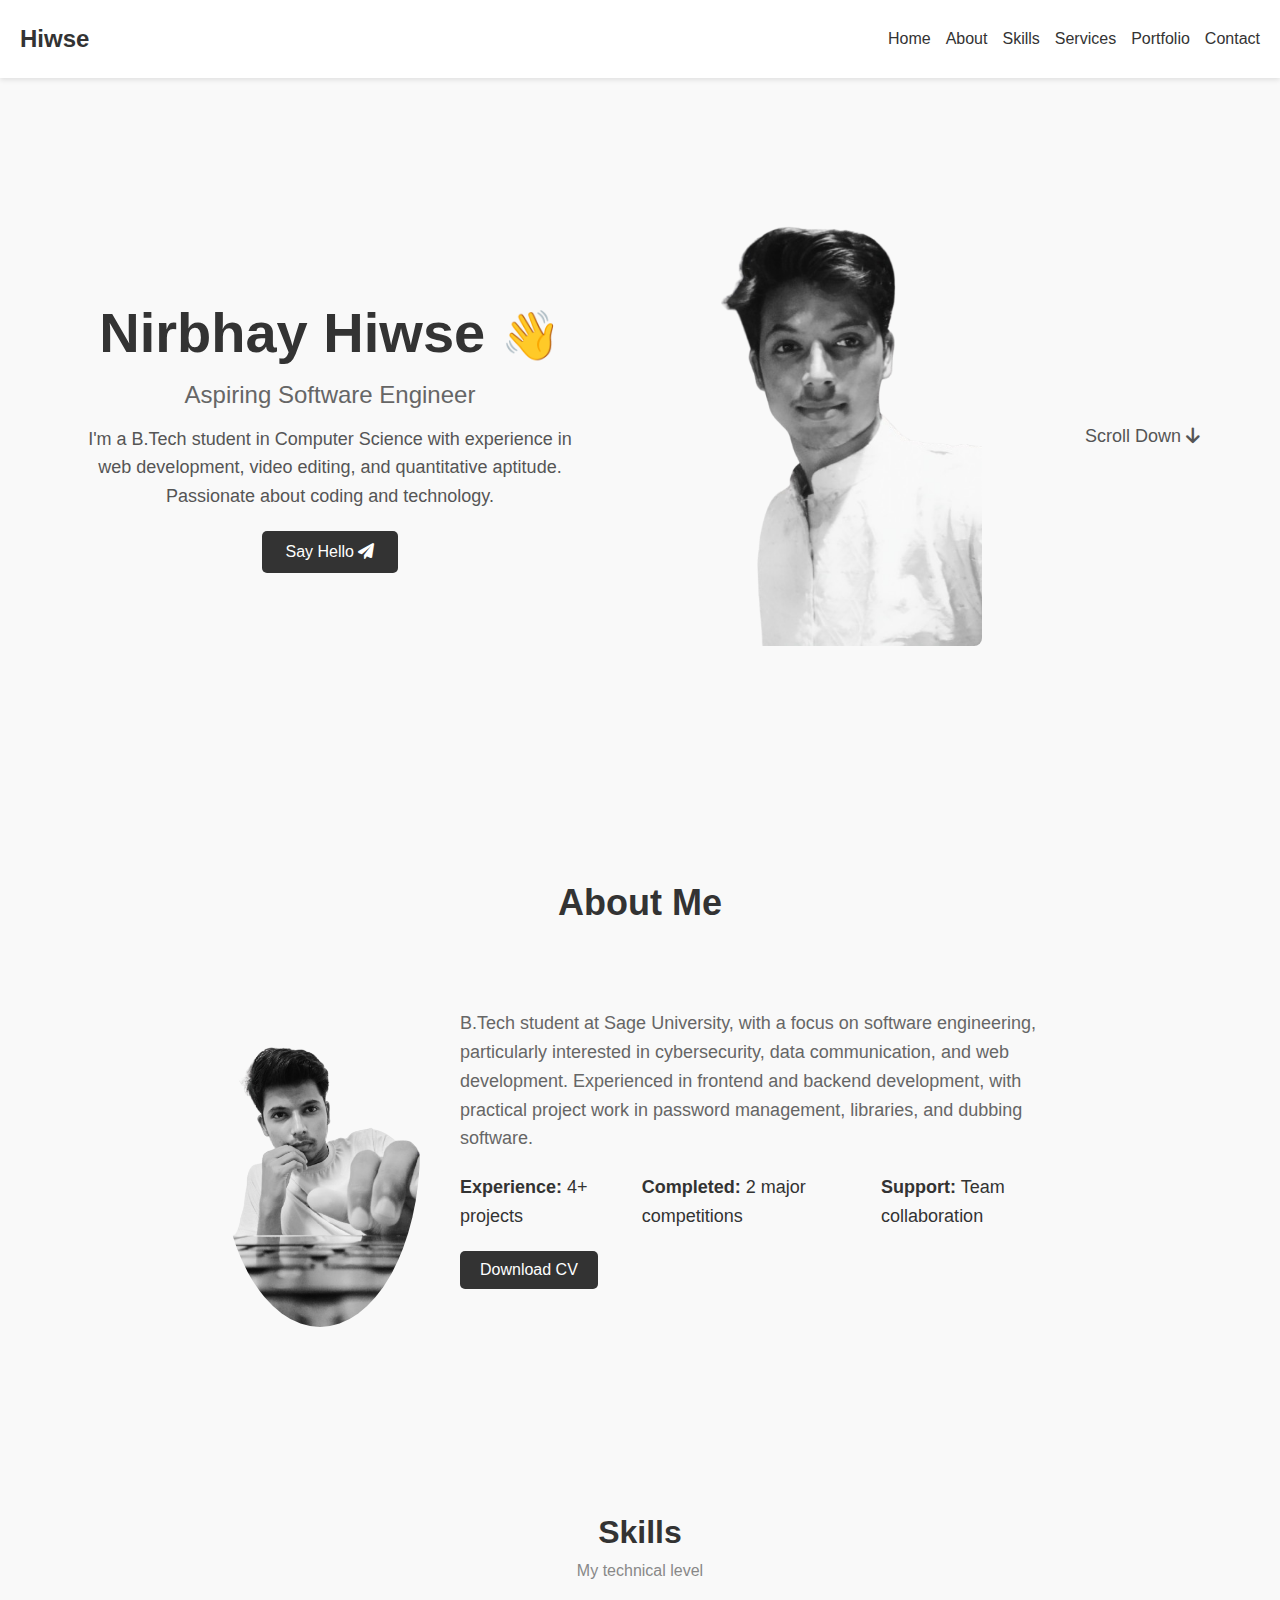
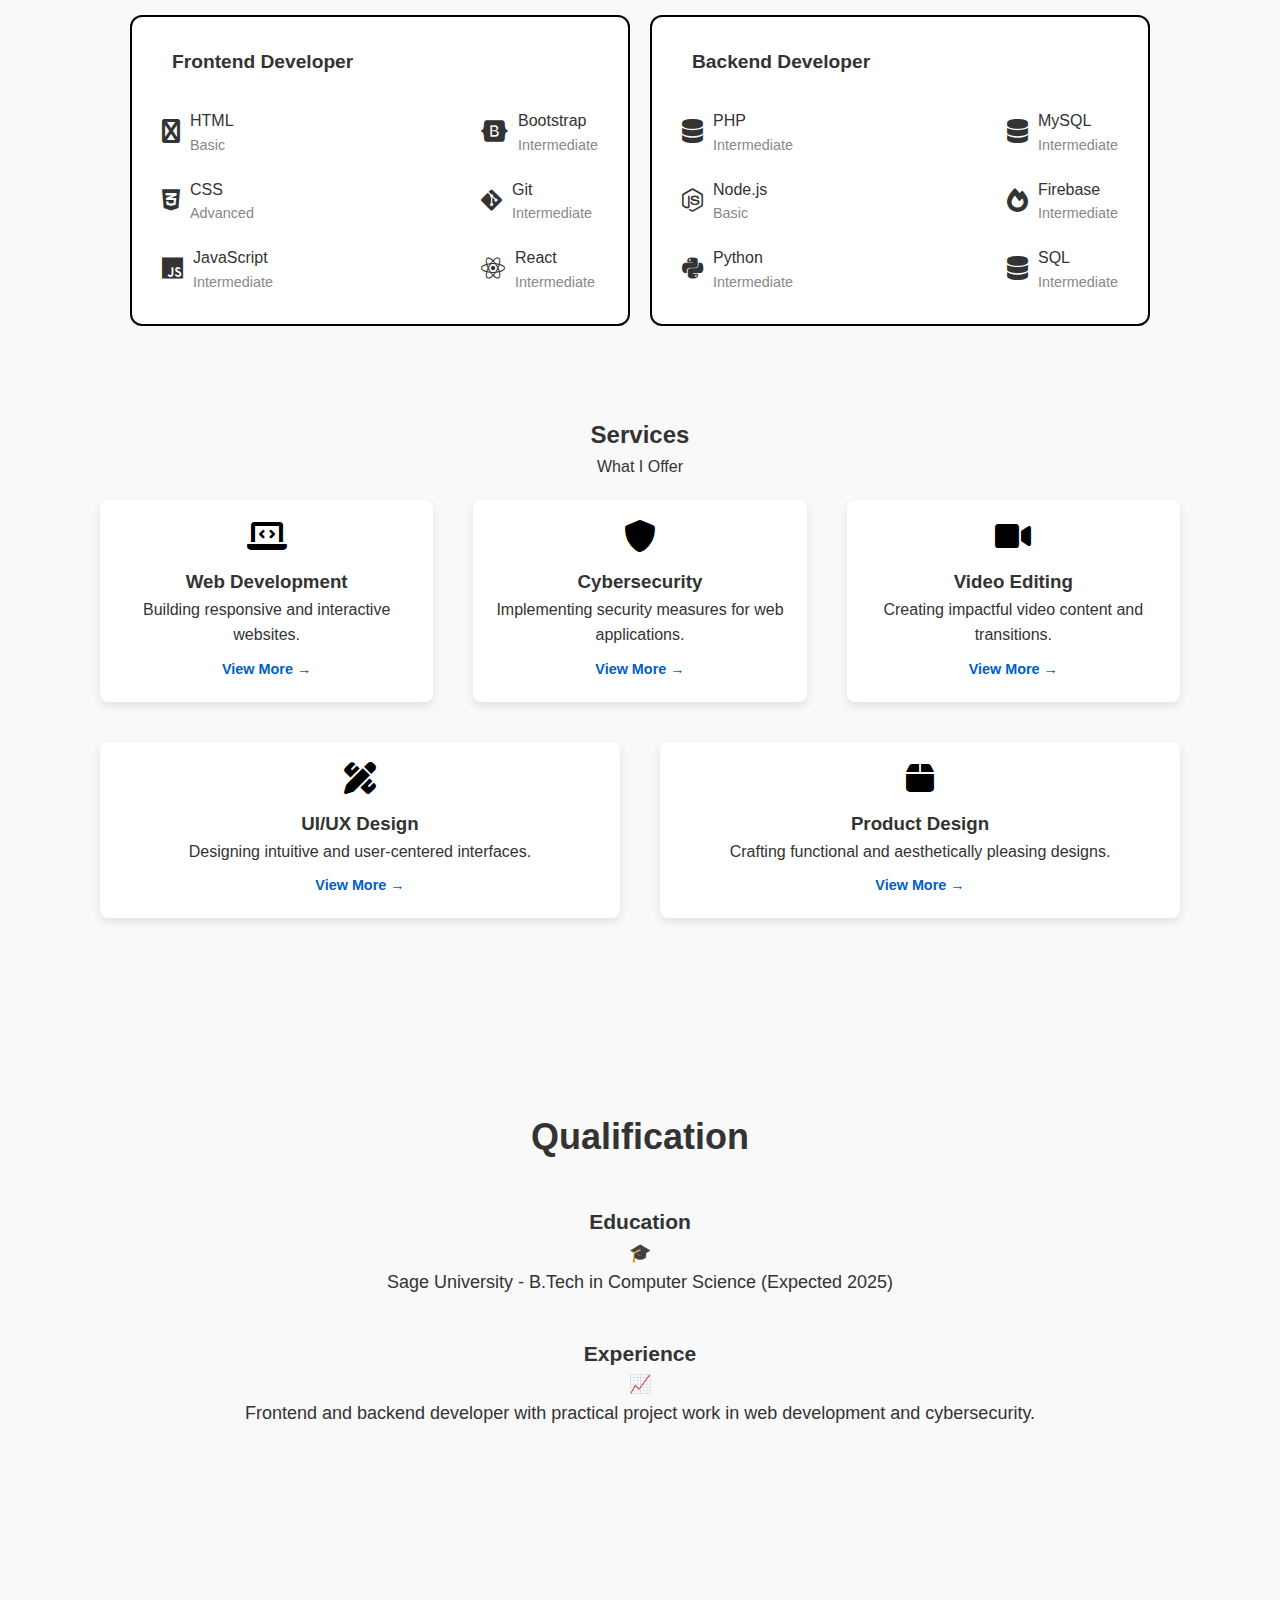
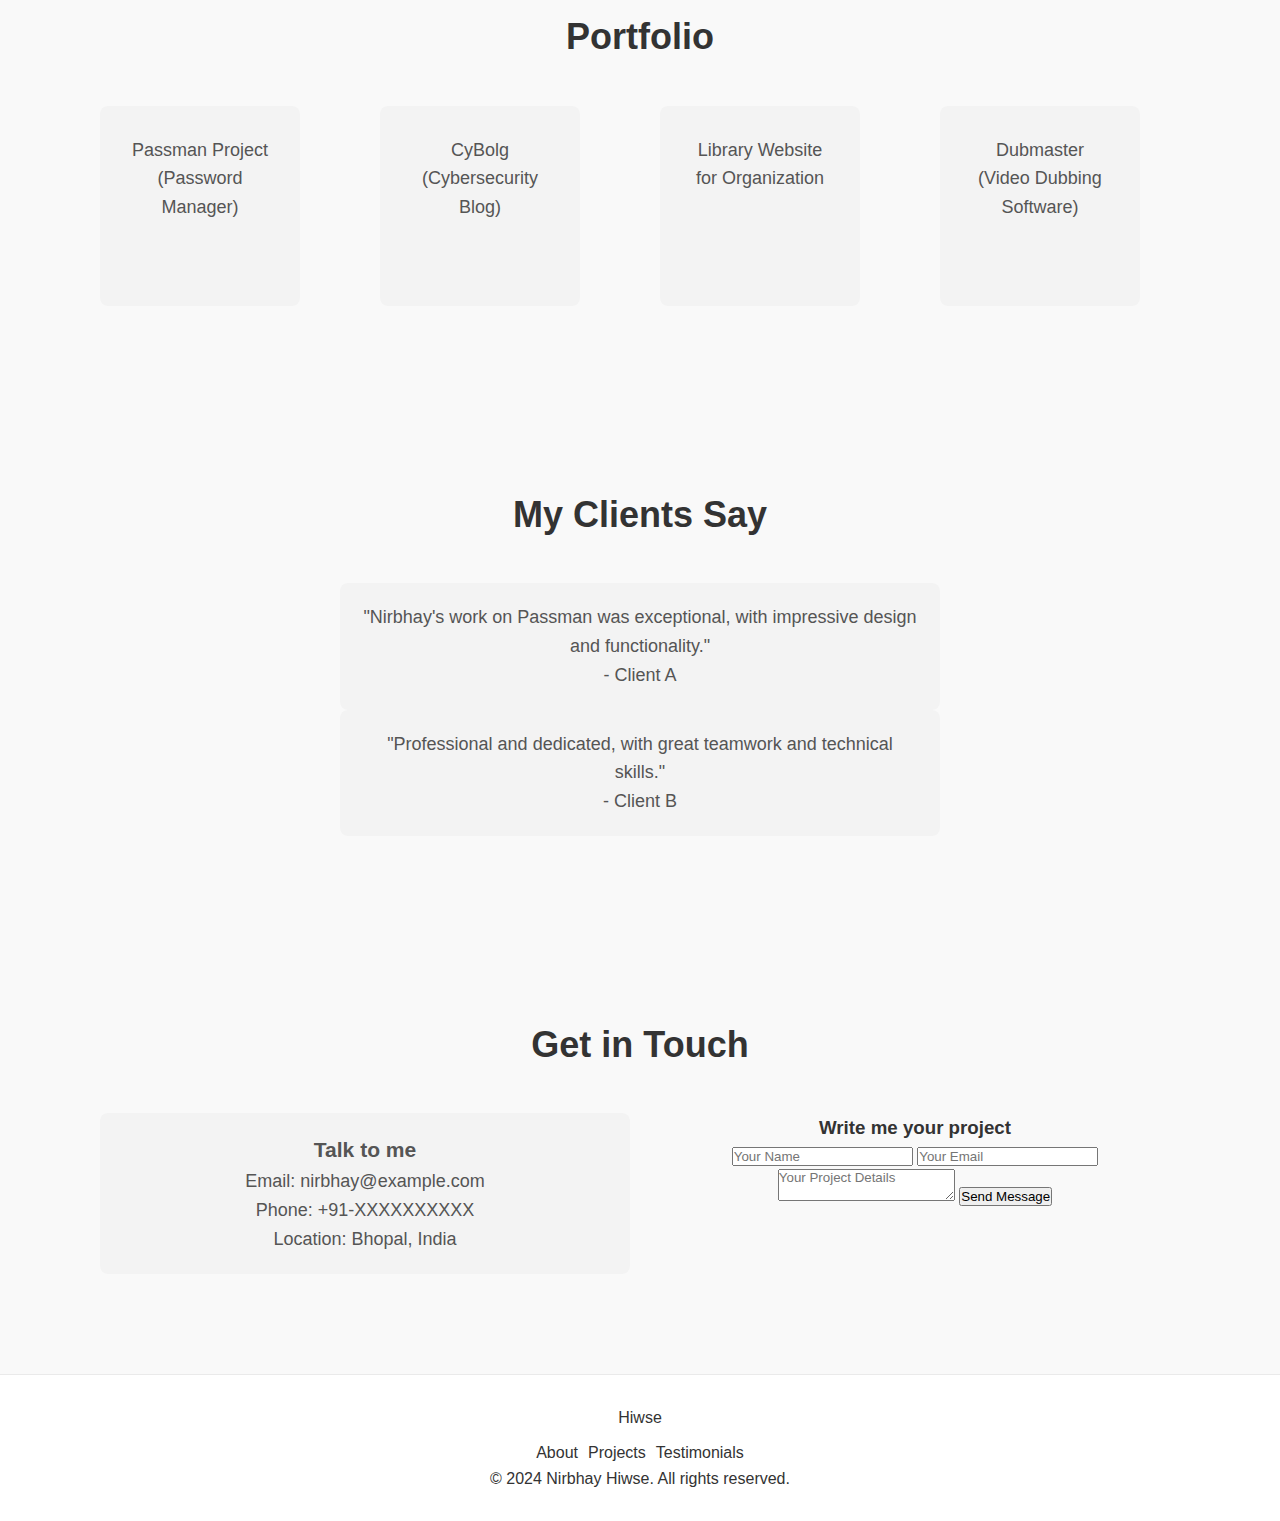
==== index.html @ fc742ed5 "file add" ====
<!DOCTYPE html>
<html lang="en">

<head>
    <meta charset="UTF-8">
    <meta name="viewport" content="width=device-width, initial-scale=1.0">
    <title>Nirbhay Hiwse - Portfolio</title>
    <link rel="stylesheet" href="styles.css">
    <link rel="stylesheet" href="https://cdnjs.cloudflare.com/ajax/libs/font-awesome/6.0.0/css/all.min.css">
    <link rel="stylesheet" href="https://cdnjs.cloudflare.com/ajax/libs/font-awesome/6.0.0-beta3/css/all.min.css">

</head>

<body>

    <!-- Header -->
    <header>
        <div class="logo">Hiwse</div>
        <nav>
            <ul>
                <li><a href="#home">Home</a></li>
                <li><a href="#about">About</a></li>
                <li><a href="#skills">Skills</a></li>
                <li><a href="#services">Services</a></li>
                <li><a href="#portfolio">Portfolio</a></li>
                <li><a href="#contact">Contact</a></li>
            </ul>
        </nav>
    </header>

    <!-- Main Section -->
    <main>
        <!-- Intro Section -->
        <section id="home" class="intro">
            <div class="text">
                <h1>Nirbhay Hiwse <span>👋</span></h1>
                <p class="title">Aspiring Software Engineer</p>
                <p>I'm a B.Tech student in Computer Science with experience in web development, video editing, and
                    quantitative aptitude. Passionate about coding and technology.</p>
                <button class="cta">Say Hello <i class="fa fa-paper-plane"></i></button>
            </div>
            <div class="photo">
                <img src="IMG20241004192336-removebg-preview.png" alt="Nirbhay Hiwse">
            </div>
            <p class="scroll">Scroll Down <i class="fa fa-arrow-down"></i></p>
        </section>

        <!-- About Section -->
        <section id="about" class="about">
            <h2>About Me</h2>
            <div class="about-content">
                <img src="WhatsApp_Image_2024-10-28_at_00.18.22_caf903a4-removebg-preview.png" alt="Nirbhay Hiwse">
                <div class="details">
                    <p>B.Tech student at Sage University, with a focus on software engineering, particularly interested
                        in cybersecurity, data communication, and web development. Experienced in frontend and backend
                        development, with practical project work in password management, libraries, and dubbing
                        software.</p>
                    <div class="stats">
                        <div><strong>Experience:</strong> 4+ projects</div>
                        <div><strong>Completed:</strong> 2 major competitions</div>
                        <div><strong>Support:</strong> Team collaboration</div>
                    </div>
                    <button class="download">Download CV</button>
                </div>
            </div>
        </section>

        <!-- Skills Section -->
        <section id="skills" class="skills">
        <div class="skills-section">
            <h2 class="section-title">Skills</h2>
            <p class="section-subtitle">My technical level</p>
        
        <div class="skills-container">
            <!-- Frontend Skills -->
            <div class="skill-card">
                <h3 class="skill-category">Frontend Developer</h3>
                <div class="skills-list">
                    <div>
                        <div class="skill-item">
                            <span class="skill-icon"><i class="fa-solid fa-html5"></i></span>
                            <div>
                                <p class="skill-name">HTML</p>
                                <p class="skill-level">Basic</p>
                            </div>
                        </div>
                        <div class="skill-item">
                            <span class="skill-icon"><i class="fa-brands fa-css3-alt"></i></span>
                            <div>
                                <p class="skill-name">CSS</p>
                                <p class="skill-level">Advanced</p>
                            </div>
                        </div>
                        <div class="skill-item">
                            <span class="skill-icon"><i class="fa-brands fa-js"></i></span>
                            <div>
                                <p class="skill-name">JavaScript</p>
                                <p class="skill-level">Intermediate</p>
                            </div>
                        </div>
                    </div>
                    <div>
                        <div class="skill-item">
                            <span class="skill-icon"><i class="fa-brands fa-bootstrap"></i></span>
                            <div>
                                <p class="skill-name">Bootstrap</p>
                                <p class="skill-level">Intermediate</p>
                            </div>
                        </div>
                        <div class="skill-item">
                            <span class="skill-icon"><i class="fa-brands fa-git-alt"></i></span>
                            <div>
                                <p class="skill-name">Git</p>
                                <p class="skill-level">Intermediate</p>
                            </div>
                        </div>
                        <div class="skill-item">
                            <span class="skill-icon"><i class="fa-brands fa-react"></i></span>
                            <div>
                                <p class="skill-name">React</p>
                                <p class="skill-level">Intermediate</p>
                            </div>
                        </div>
                    </div>
                </div>
            </div>
        
            <!-- Backend Skills -->
            <div class="skill-card">
                <h3 class="skill-category">Backend Developer</h3>
                <div class="skills-list">
                    <div>
                        <div class="skill-item">
                            <span class="skill-icon"><i class="fa-solid fa-database"></i></span>
                            <div>
                                <p class="skill-name">PHP</p>
                                <p class="skill-level">Intermediate</p>
                            </div>
                        </div>
                        <div class="skill-item">
                            <span class="skill-icon"><i class="fa-brands fa-node-js"></i></span>
                            <div>
                                <p class="skill-name">Node.js</p>
                                <p class="skill-level">Basic</p>
                            </div>
                        </div>
                        <div class="skill-item">
                            <span class="skill-icon"><i class="fa-brands fa-python"></i></span>
                            <div>
                                <p class="skill-name">Python</p>
                                <p class="skill-level">Intermediate</p>
                            </div>
                        </div>
                    </div>
                    <div>
                        <div class="skill-item">
                            <span class="skill-icon"><i class="fa-solid fa-database"></i></span>
                            <div>
                                <p class="skill-name">MySQL</p>
                                <p class="skill-level">Intermediate</p>
                            </div>
                        </div>
                        <div class="skill-item">
                            <span class="skill-icon"><i class="fa-solid fa-fire"></i></span>
                            <div>
                                <p class="skill-name">Firebase</p>
                                <p class="skill-level">Intermediate</p>
                            </div>
                        </div>
                        <div class="skill-item">
                            <span class="skill-icon"><i class="fa-solid fa-database"></i></span>
                            <div>
                                <p class="skill-name">SQL</p>
                                <p class="skill-level">Intermediate</p>
                            </div>
                        </div>
                    </div>
                </div>
            </div>
        </div>


        </div>
        </section>

        <!-- Services Section -->
        <!-- Services Section -->
    <section id="services" class="services">
        <h2>Services</h2>
        <p>What I Offer</p>
        <div class="services-list">
            <!-- Service Card Template -->
            <div class="service" onclick="showPopup('webDevelopment')">
                <i class="fa fa-laptop-code"></i>
                <h3>Web Development</h3>
                <p>Building responsive and interactive websites.</p>
                <span class="view-more">View More →</span>
            </div>
    
            <div class="service" onclick="showPopup('cyberSecurity')">
                <i class="fa fa-shield-alt"></i>
                <h3>Cybersecurity</h3>
                <p>Implementing security measures for web applications.</p>
                <span class="view-more">View More →</span>
            </div>
    
            <div class="service" onclick="showPopup('videoEditing')">
                <i class="fa fa-video"></i>
                <h3>Video Editing</h3>
                <p>Creating impactful video content and transitions.</p>
                <span class="view-more">View More →</span>
            </div>
    
            <div class="service" onclick="showPopup('uiUxDesign')">
                <i class="fa fa-pencil-ruler"></i>
                <h3>UI/UX Design</h3>
                <p>Designing intuitive and user-centered interfaces.</p>
                <span class="view-more">View More →</span>
            </div>
    
            <div class="service" onclick="showPopup('productDesign')">
                <i class="fa fa-box"></i>
                <h3>Product Design</h3>
                <p>Crafting functional and aesthetically pleasing designs.</p>
                <span class="view-more">View More →</span>
            </div>
        </div>
    </section>
    
    <!-- Pop-up Modal -->
    <div id="popup" class="popup">
        <div class="popup-content">
            <span class="close" onclick="hidePopup()">&times;</span>
            <h3 id="popup-title"></h3>
            <p id="popup-description"></p>
            <ul id="popup-details"></ul>
        </div>
    </div>



    <!-- Qualification Section -->
    <section id="qualification" class="qualification">
        <h2>Qualification</h2>
        <div class="timeline">
            <div class="timeline-item education">
                <h3>Education</h3>
                <div class="timeline-content">
                    <span class="icon">&#x1F393;</span> <!-- Graduation cap icon -->
                    <p>Sage University - B.Tech in Computer Science (Expected 2025)</p>
                </div>
            </div>
            <div class="timeline-item experience">
                <h3>Experience</h3>
                <div class="timeline-content">
                    <span class="icon">&#x1F4C8;</span> <!-- Chart icon -->
                    <p>Frontend and backend developer with practical project work in web development and cybersecurity.</p>
                </div>
            </div>
        </div>
    </section>


        <!-- Portfolio Section -->
        <section id="portfolio" class="portfolio">
            <h2>Portfolio</h2>
            <div class="portfolio-items">
                <div class="item">Passman Project (Password Manager)</div>
                <div class="item">CyBolg (Cybersecurity Blog)</div>
                <div class="item">Library Website for Organization</div>
                <div class="item">Dubmaster (Video Dubbing Software)</div>
            </div>
        </section>

        <!-- Testimonials Section -->
        <section class="testimonials">
            <h2>My Clients Say</h2>
            <div class="testimonial">
                <p>"Nirbhay's work on Passman was exceptional, with impressive design and functionality."</p>
                <p>- Client A</p>
            </div>
            <div class="testimonial">
                <p>"Professional and dedicated, with great teamwork and technical skills."</p>
                <p>- Client B</p>
            </div>
        </section>

        <!-- Contact Section -->
        <section id="contact" class="contact">
            <h2>Get in Touch</h2>
            <div class="contact-info">
                <div class="talk-to-me">
                    <h3>Talk to me</h3>
                    <p>Email: nirbhay@example.com</p>
                    <p>Phone: +91-XXXXXXXXXX</p>
                    <p>Location: Bhopal, India</p>
                </div>
                <form class="contact-form">
                    <h3>Write me your project</h3>
                    <input type="text" name="name" placeholder="Your Name">
                    <input type="email" name="email" placeholder="Your Email">
                    <textarea name="message" placeholder="Your Project Details"></textarea>
                    <button type="submit">Send Message</button>
                </form>
            </div>
        </section>
    </main>

    <!-- Footer -->
    <footer>
        <div class="footer-logo">Hiwse</div>
        <ul class="footer-links">
            <li><a href="#about">About</a></li>
            <li><a href="#portfolio">Projects</a></li>
            <li><a href="#testimonials">Testimonials</a></li>
        </ul>
        <p>© 2024 Nirbhay Hiwse. All rights reserved.</p>
    </footer>

   
</body>
<script src="script.js"></script>
</html>
---- styles.css ----
/* Reset */
* {
    margin: 0;
    padding: 0;
    box-sizing: border-box;
    font-family: 'Poppins', sans-serif;
}

/* Body and Global Settings */
body {
    color: #333;
    background-color: #f9f9f9;
    line-height: 1.6;
}

/* Header */
header {
    display: flex;
    justify-content: space-between;
    align-items: center;
    padding: 20px 80px;
    background-color: #fff;
    box-shadow: 0px 2px 5px rgba(0, 0, 0, 0.1);
}

header .logo {
    font-size: 24px;
    font-weight: bold;
}

header ul {
    display: flex;
    list-style: none;
    gap: 30px;
}

header ul li a {
    text-decoration: none;
    color: #333;
    font-size: 16px;
    font-weight: 500;
}

/* Main Section */
main {
    padding: 60px 80px;
}

/* Intro Section */
.intro {
    display: flex;
    align-items: center;
    justify-content: space-between;
    padding: 80px 0;
}

.intro .text {
    max-width: 50%;
}

.intro h1 {
    font-size: 56px;
    font-weight: 700;
    line-height: 1.2;
}

.intro h1 span {
    font-size: 48px;
}

.intro .title {
    font-size: 24px;
    color: #666;
    margin: 10px 0;
}

.intro p {
    font-size: 18px;
    color: #555;
    margin-bottom: 20px;
}

.intro .cta {
    padding: 12px 24px;
    background-color: #333;
    color: #fff;
    border: none;
    border-radius: 5px;
    font-size: 16px;
    cursor: pointer;
    transition: background 0.3s;
}

.intro .cta:hover {
    background-color: #555;
}

.photo img {
    width: 300px;
    border-radius: 8px;
    object-fit: cover;
}

.scroll {
    text-align: center;
    margin-top: 20px;
    font-size: 18px;
    color: #888;
}

/* About Section */
.about {
    margin-top: 100px;
}

.about h2 {
    font-size: 36px;
    font-weight: bold;
    text-align: center;
    margin-bottom: 40px;
}

.about-content {
    display: flex;
    align-items: center;
    gap: 40px;
    justify-content: center;
}

.about img {
    width: 200px;
    border-radius: 8px;
}

.details {
    max-width: 600px;
}

.details p {
    font-size: 18px;
    margin-bottom: 20px;
    color: #666;
}

.stats {
    display: flex;
    gap: 30px;
    font-size: 18px;
    color: #333;
    font-weight: 500;
}

.download {
    padding: 10px 20px;
    background-color: #333;
    color: #fff;
    border-radius: 5px;
    font-size: 16px;
    border: none;
    margin-top: 20px;
    cursor: pointer;
    transition: background 0.3s;
}

.download:hover {
    background-color: #555;
}

/* Skills Section */
.skills {
    margin-top: 100px;
    text-align: center;
}

.skills-section {
    text-align: center;
    color: #333;
}

.section-title {
    font-size: 2rem;
    font-weight: bold;
}

.section-subtitle {
    color: #888;
    font-size: 1rem;
    margin-bottom: 2rem;
}

.skills-container {
    display: flex;
    flex-wrap: wrap;
    gap: 20px;
    justify-content: center;
}

.skill-card {
    background: #fff;
    border-radius: 12px ;
    border:  2px solid black;
    /* box-shadow: 0 4px 8px rgba(0, 0, 0, 0.1); */
    padding: 30px;
    width: 500px;
    text-align: left;
}

.skill-category {
    font-size: 1.2rem;
    font-weight: bold;
    margin-bottom: 10px;
    margin-left: 10px;
}

.skills-list {
    display: flex;
    flex-direction:row;
    justify-content: space-between;
    gap: 20px;
}

.skill-item {
    display: flex;
    margin-top: 20px;
    gap: px;
    align-items: center;
}

.skill-icon {
    font-size: 1.5rem;
    margin-right: 10px;
}

.skill-name {
    font-size: 1rem;
    font-weight: 500;
    margin: 0;
}

.skill-level {
    font-size: 0.9rem;
    color: #888;
}

/* Responsive Design */
@media (max-width: 768px) {
    .skills-container {
        flex-direction: column;
        align-items: center;
        justify-content: center;
        align-content: center;
        justify-content: space-around;
        
    }
.skill-card {
 
    padding: 40px;
    width: 350px;
        margin: 0 auto;
}
.skill-item {
   
    margin-top: 10px;
    
}
   
}
/* Services Section */
.services {
    text-align: center;
    padding: 50px 20px;
}

.services-list {
    display: grid;
    grid-template-columns: repeat(auto-fit, minmax(250px, 1fr));
    gap: 20px;
    max-width: 1200px;
    margin: 0 auto;
    margin-top: 20px;
}

.service {
    background: #fff;
    border-radius: 8px;
    box-shadow: 0 4px 10px rgba(0, 0, 0, 0.1);
    padding: 20px;
    text-align: center;
    cursor: pointer;
    transition: transform 0.3s ease;
}

.service:hover {
    transform: translateY(-8px);
}

.service i {
    font-size: 2em;
    color: #000000;
    margin-bottom: 15px;
}

.view-more {
    color: #0160c5;
    font-weight: bold;
    font-size: 0.9em;
    margin-top: 10px;
    display: inline-block;
}

/* Popup Modal Styling */
.popup {
    position: fixed;
    top: 0;
    left: 0;
    width: 100%;
    height: 100%;
    display: none;
    justify-content: center;
    align-items: center;
    background: rgba(0, 0, 0, 0.5);
    opacity: 0;
    transition: opacity 0.3s ease;
}

.popup.show {
    display: flex;
    opacity: 1;
}

.popup-content {
    background: #fff;
    border-radius: 8px;
    padding: 30px;
    max-width: 500px;
    width: 90%;
    text-align: center;
    transform: scale(0.9);
    animation: popupShow 0.3s forwards;
}

@keyframes popupShow {
    from {
        transform: scale(0.9);
        opacity: 0;
    }

    to {
        transform: scale(1);
        opacity: 1;
    }
}

.close {
    position: absolute;
    top: 15px;
    right: 15px;
    font-size: 1.5em;
    color: #666;
    cursor: pointer;
    transition: color 0.3s ease;
}

.close:hover {
    color: #ff4b4b;
}

/* Popup content details styling */
.popup h3 {
    font-size: 1.8em;
    margin-bottom: 10px;
    color: #333;
}

.popup p,
.popup ul {
    color: #666;
    font-size: 1em;
}

.popup ul {
    list-style: none;
    padding: 0;
}

/* Qualification Section */
.qualification {
    margin-top: 100px;
    text-align: center;
}

.qualification h2 {
    font-size: 36px;
    font-weight: bold;
    margin-bottom: 40px;
}

.timeline {
    display: flex;
    flex-direction: column;
    justify-content: center;
    gap: 40px;
    font-size: 18px;
}

/* Portfolio Section */
.portfolio {
    margin-top: 100px;
    text-align: center;
}

.portfolio h2 {
    font-size: 36px;
    font-weight: bold;
    margin-bottom: 40px;
}

.portfolio-items {
    display: flex;
    justify-content: center;
    gap: 30px;
    flex-wrap: wrap;
}

.portfolio-items div {
    background-color: #f3f3f3;
    padding: 30px;
    width: 200px;
    height: 200px;
    border-radius: 8px;
    font-size: 18px;
    color: #555;
    text-align: center;
}

/* Testimonials Section */
.testimonials {
    margin-top: 100px;
    text-align: center;
}

.testimonials h2 {
    font-size: 36px;
    font-weight: bold;
    margin-bottom: 40px;
}

.testimonials div {
    background-color: #f3f3f3;
    padding: 20px;
    border-radius: 8px;
    max-width: 600px;
    margin: 0 auto;
    font-size: 18px;
    color: #555;
}

/* Contact Section */
.contact {
    margin-top: 100px;
    text-align: center;
}

.contact h2 {
    font-size: 36px;
    font-weight: bold;
    margin-bottom: 40px;
}

.contact-info {
    display: flex;
    justify-content: center;
    gap: 40px;
}

.contact-info div {
    background-color: #f3f3f3;
    padding: 20px;
    border-radius: 8px;
    width: 250px;
    font-size: 18px;
    color: #555;
}

/* Footer */
footer {
    padding: 30px;
    background-color: #fff;
    text-align: center;
    border-top: 1px solid #eaeaea;
}

footer .logo {
    font-size: 24px;
    font-weight: bold;
    margin-bottom: 10px;
}

footer ul {
    list-style: none;
    display: flex;
    justify-content: center;
    gap: 20px;
}

footer ul li a {
    text-decoration: none;
    color: #333;
    font-size: 16px;
}


/* Responsive Grid for Sections */
main section {
    padding: 40px 20px;
}

/* Header Responsiveness */
header {
    display: flex;
    justify-content: space-between;
    align-items: center;
    padding: 20px;
}

header .logo {
    font-size: 1.5em;
}

header nav ul {
    display: flex;
    gap: 15px;
}

header nav ul li a {
    font-size: 1em;
}

/* Mobile Header Navigation */
@media (max-width: 768px) {
    header nav ul {
        display: none;
        /* Initially hidden for mobile */
    }

    header .menu-icon {
        display: block;
        /* Add a menu icon for mobile */
    }
}

/* Intro Section Responsiveness */
.intro {
    display: flex;
    align-items: center;
    text-align: center;
}

.intro .text {
    max-width: 500px;
}

.intro .photo img {
    max-width: 100%;
    height: auto;
}

@media (max-width: 768px) {
    .intro {
        
        flex-direction: column;
    }

    .intro .text {
        margin-bottom: 10px;
    }
}

/* About Section Responsiveness */
.about-content {
    display: flex;
    gap: 20px;
    align-items: center;
}

.about-content img {
    width: 100%;
    max-width: 200px;
    height: auto;
    border-radius: 50%;
}

@media (max-width: 768px) {
    .about-content {
        flex-direction: column;
    }
}

/* Skills Section Responsiveness */
/* .skills .skill-set {
    display: flex;
    gap: 30px;
} */

/*  */



@media (max-width: 768px) {
    .skills .skill-set {
        flex-direction: column;
    }
}

/* Services Section Responsiveness */
.services-list {
    display: flex;
    
    gap: 20px;
    flex-wrap: wrap;
}

.service {
    flex: 1 1 100%;
    text-align: center;
}

@media (min-width: 768px) {


    .service {
        flex: 1 1 30%;
    }
.timeline{
    flex-direction:column;
    flex-wrap: wrap;

}
    
}

/* Portfolio Section Responsiveness */
.portfolio-items {
    display: grid;
    grid-template-columns: repeat(auto-fit, minmax(150px, 1fr));
    gap: 20px;
}

.item {
    text-align: center;
    padding: 10px;
}

/* Contact Section Responsiveness */
.contact-info {
    display: flex;
    flex-wrap: wrap;
    gap: 20px;
}

.contact-info .talk-to-me,
.contact-form {
    flex: 1 1 100%;
}

@media (min-width: 768px) {

    .contact-info .talk-to-me,
    .contact-form {
        flex: 1 1 48%;
    }
}

/* Footer Responsiveness */
.footer-links {
    display: flex;
    justify-content: center;
    gap: 10px;
    flex-wrap: wrap;
}

.footer-logo {
    text-align: center;
    margin-bottom: 10px;
}

/* General Media Query for Larger Screens */
@media (min-width: 1024px) {

    /* Add any further styling for larger screens if necessary */
    .intro,
    .about-content,
    .skills .skill-set,
    .services-list,
    .portfolio-items {
        gap: 40px;
    }
}
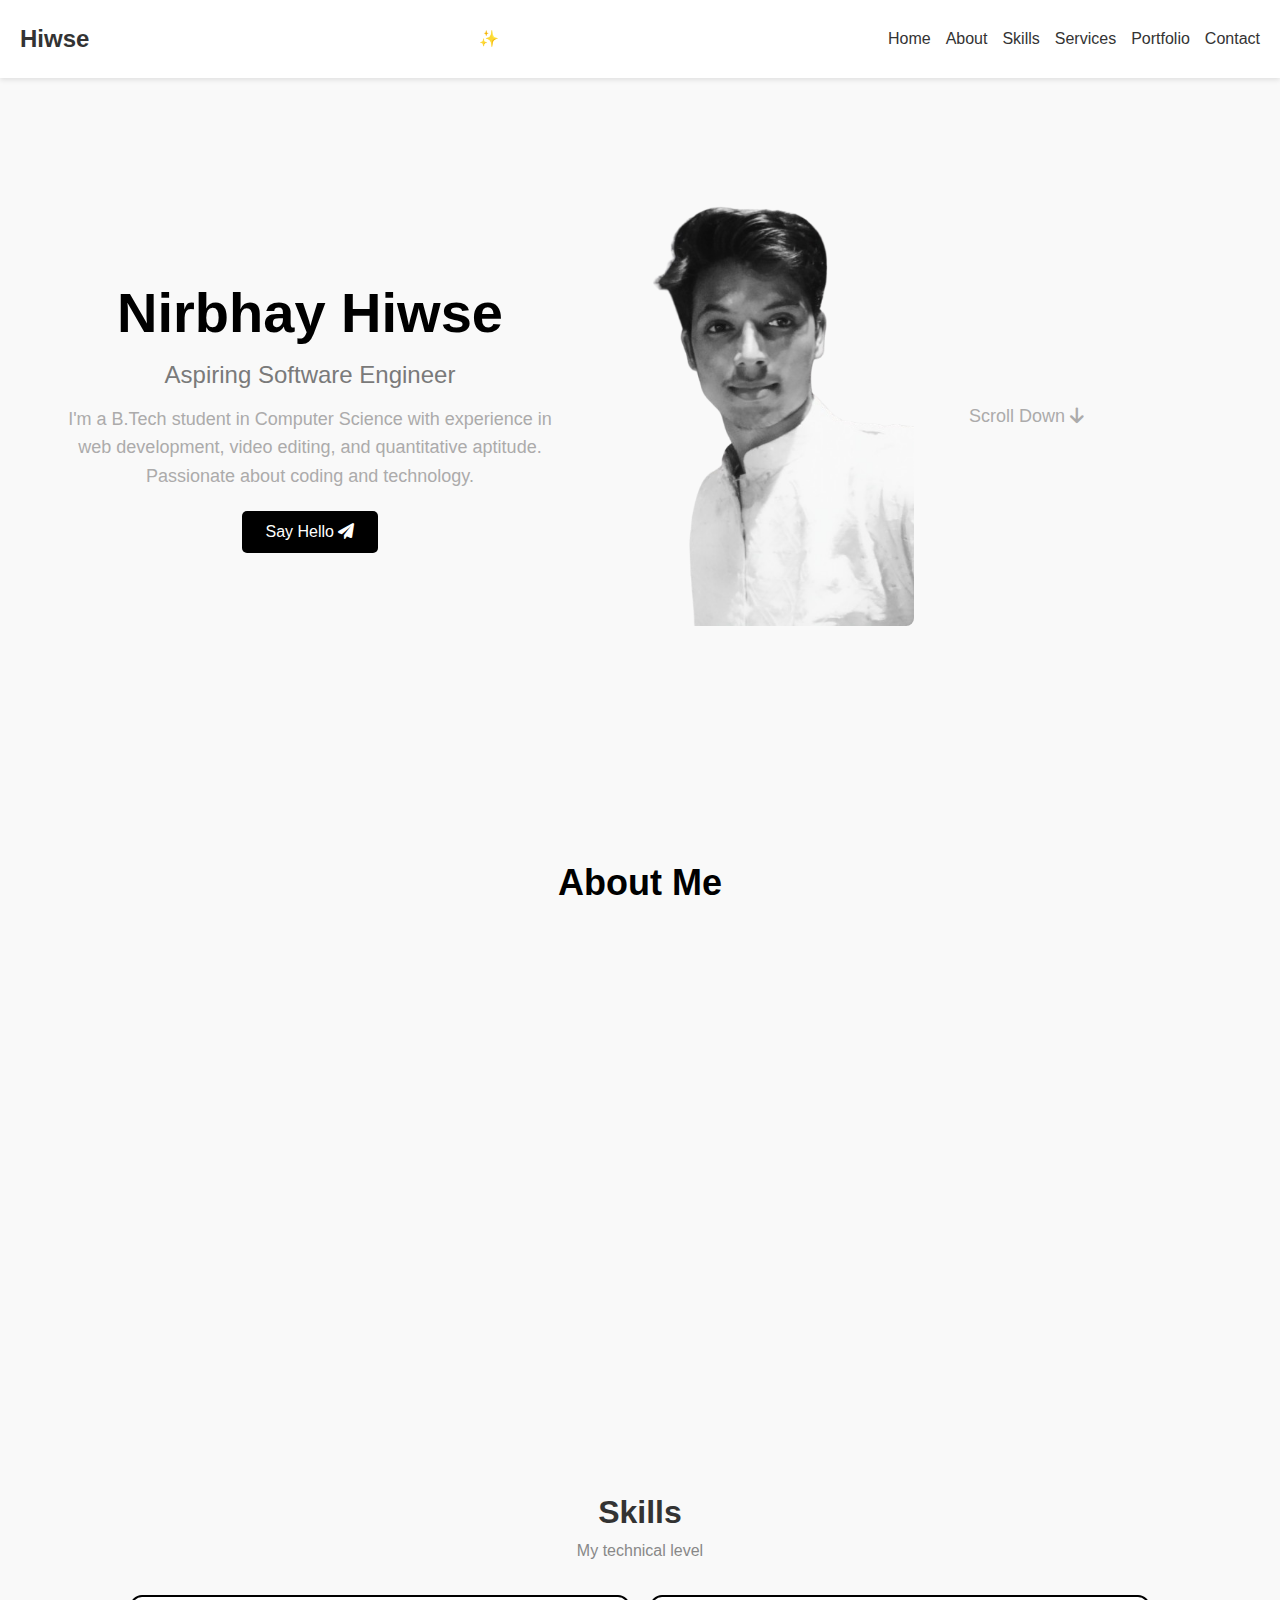
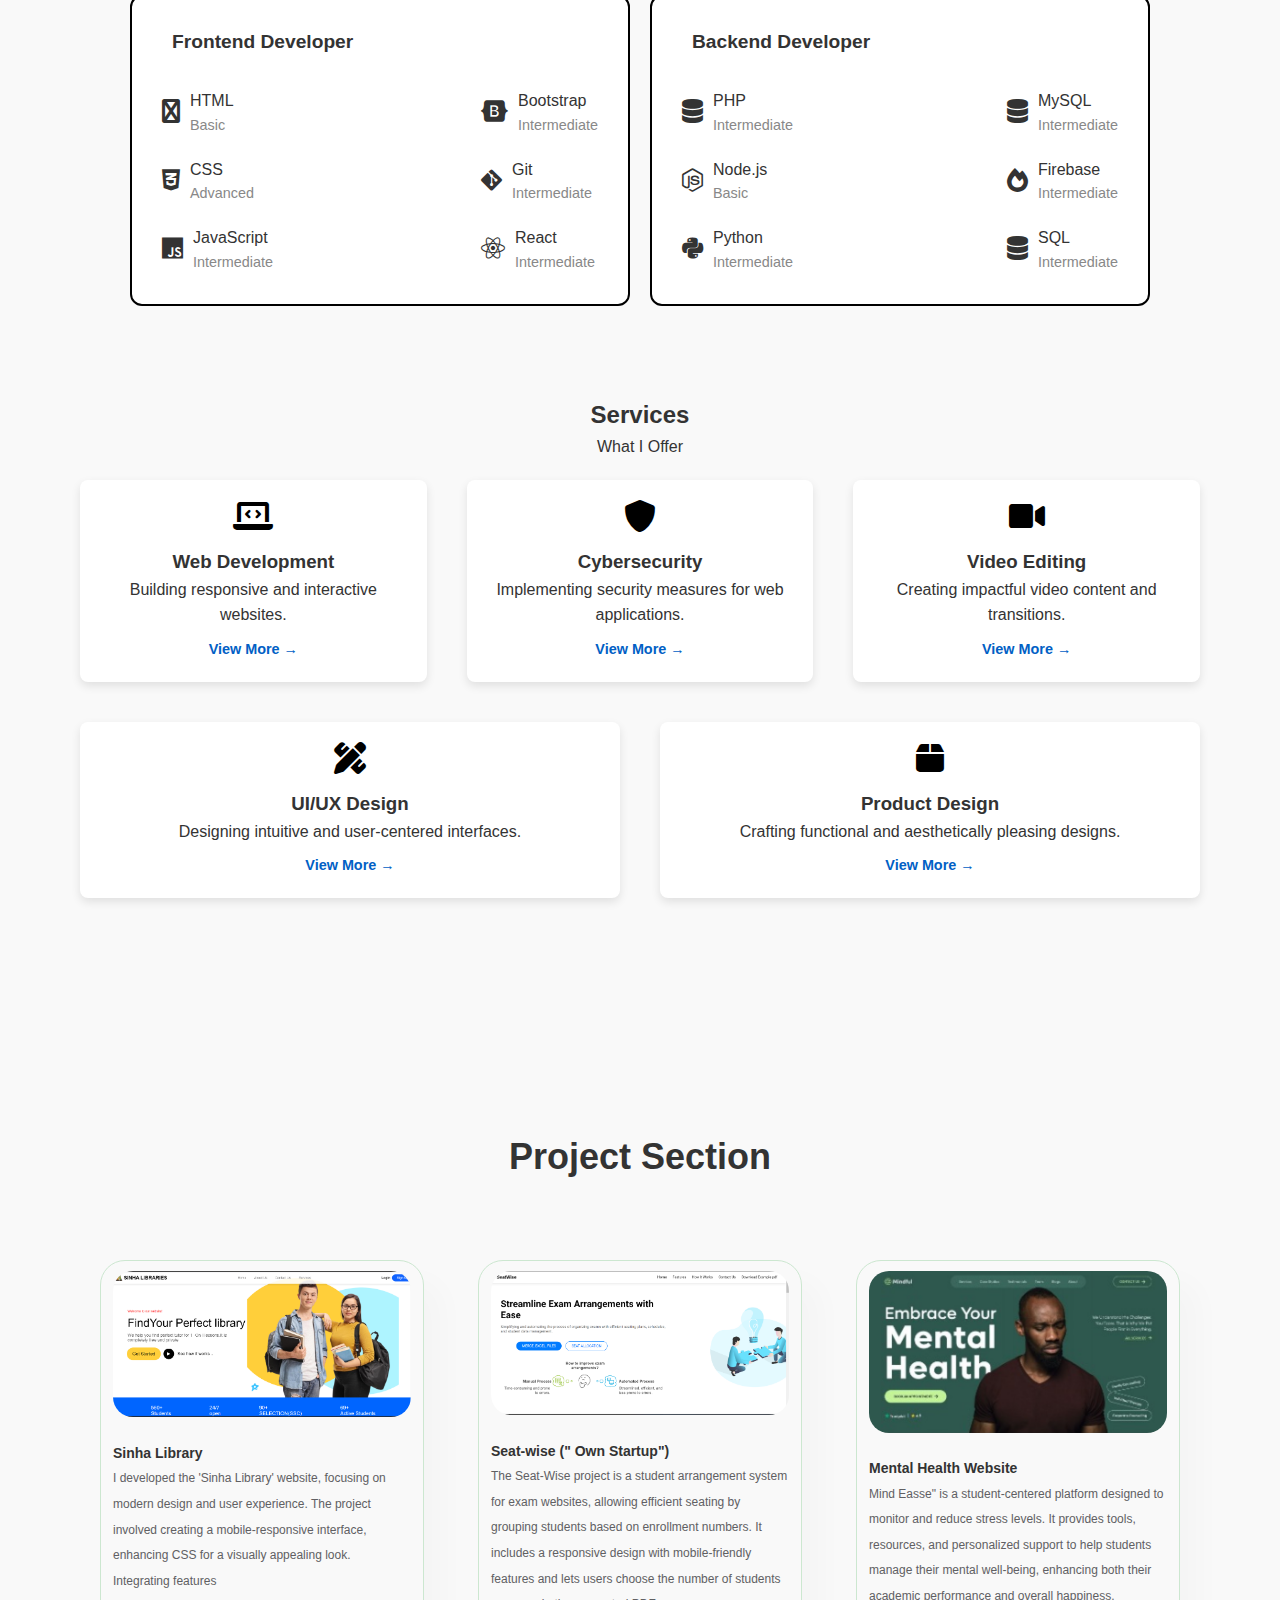
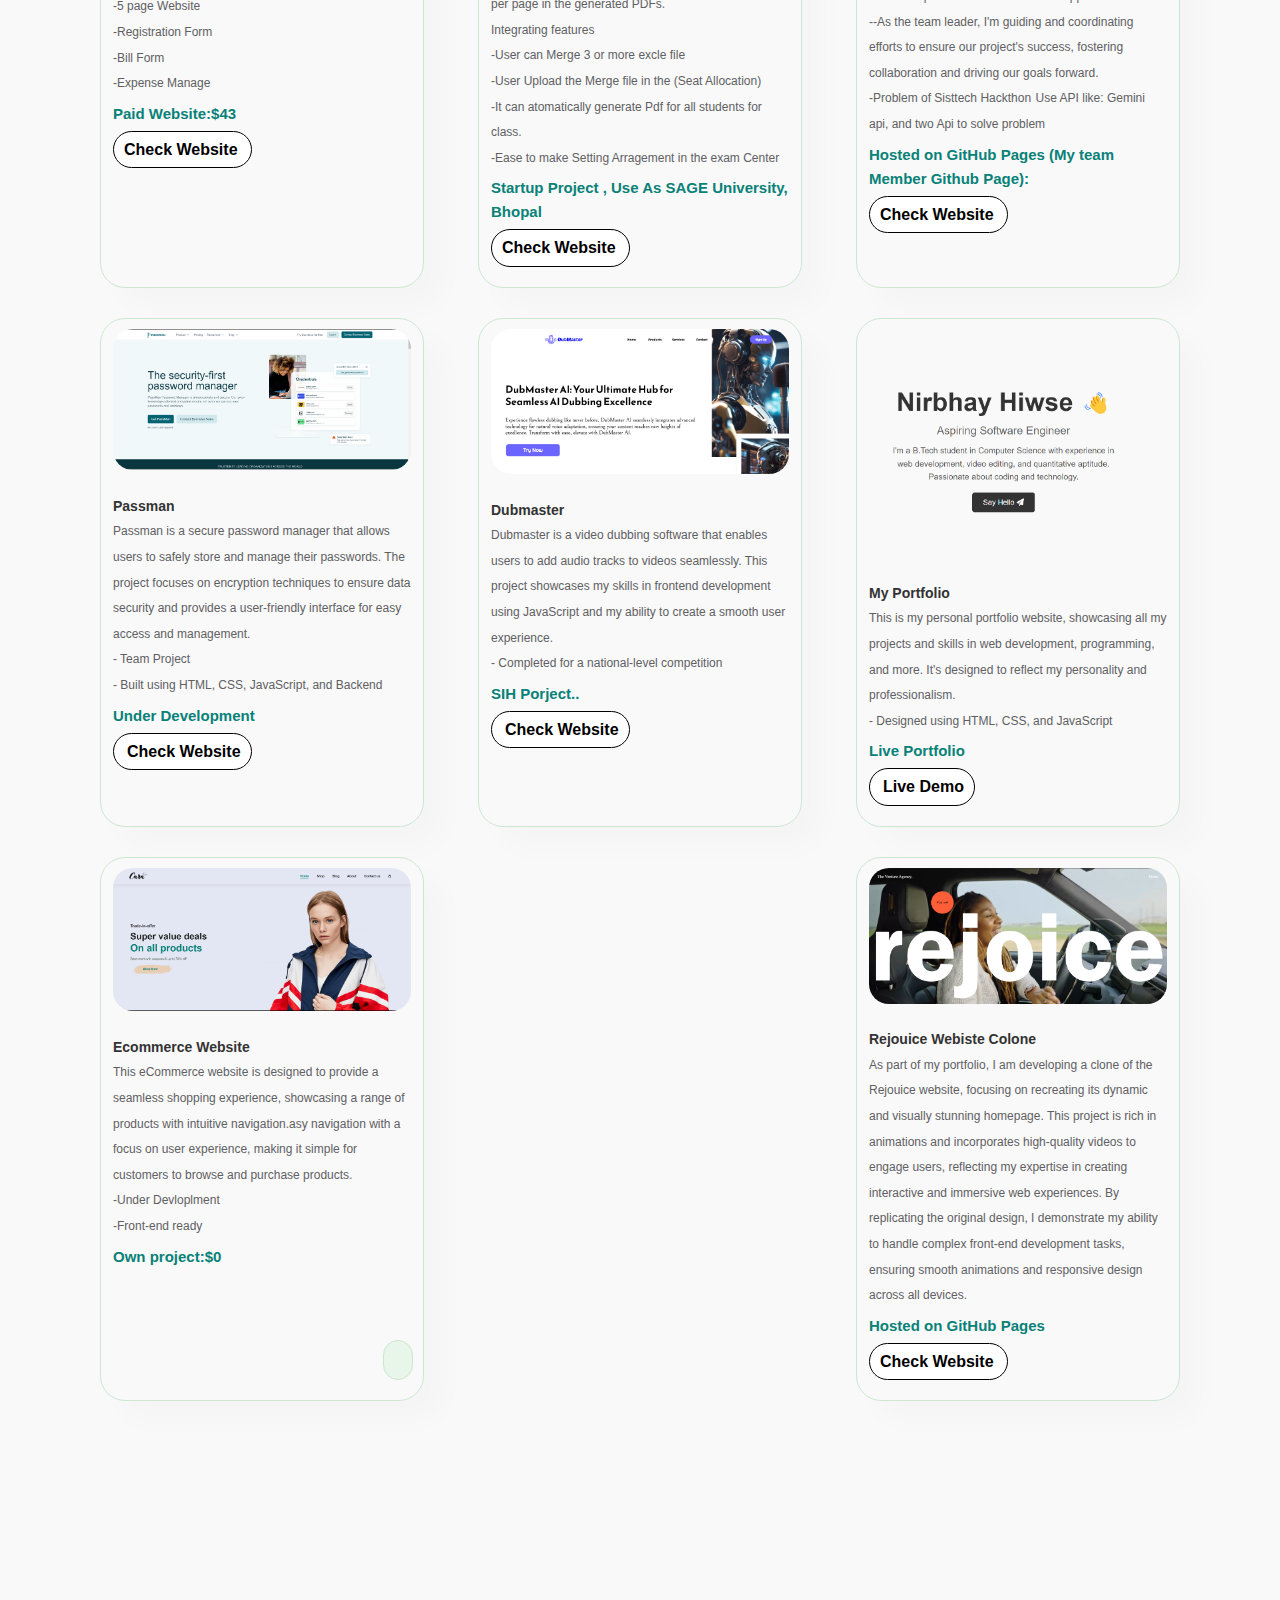
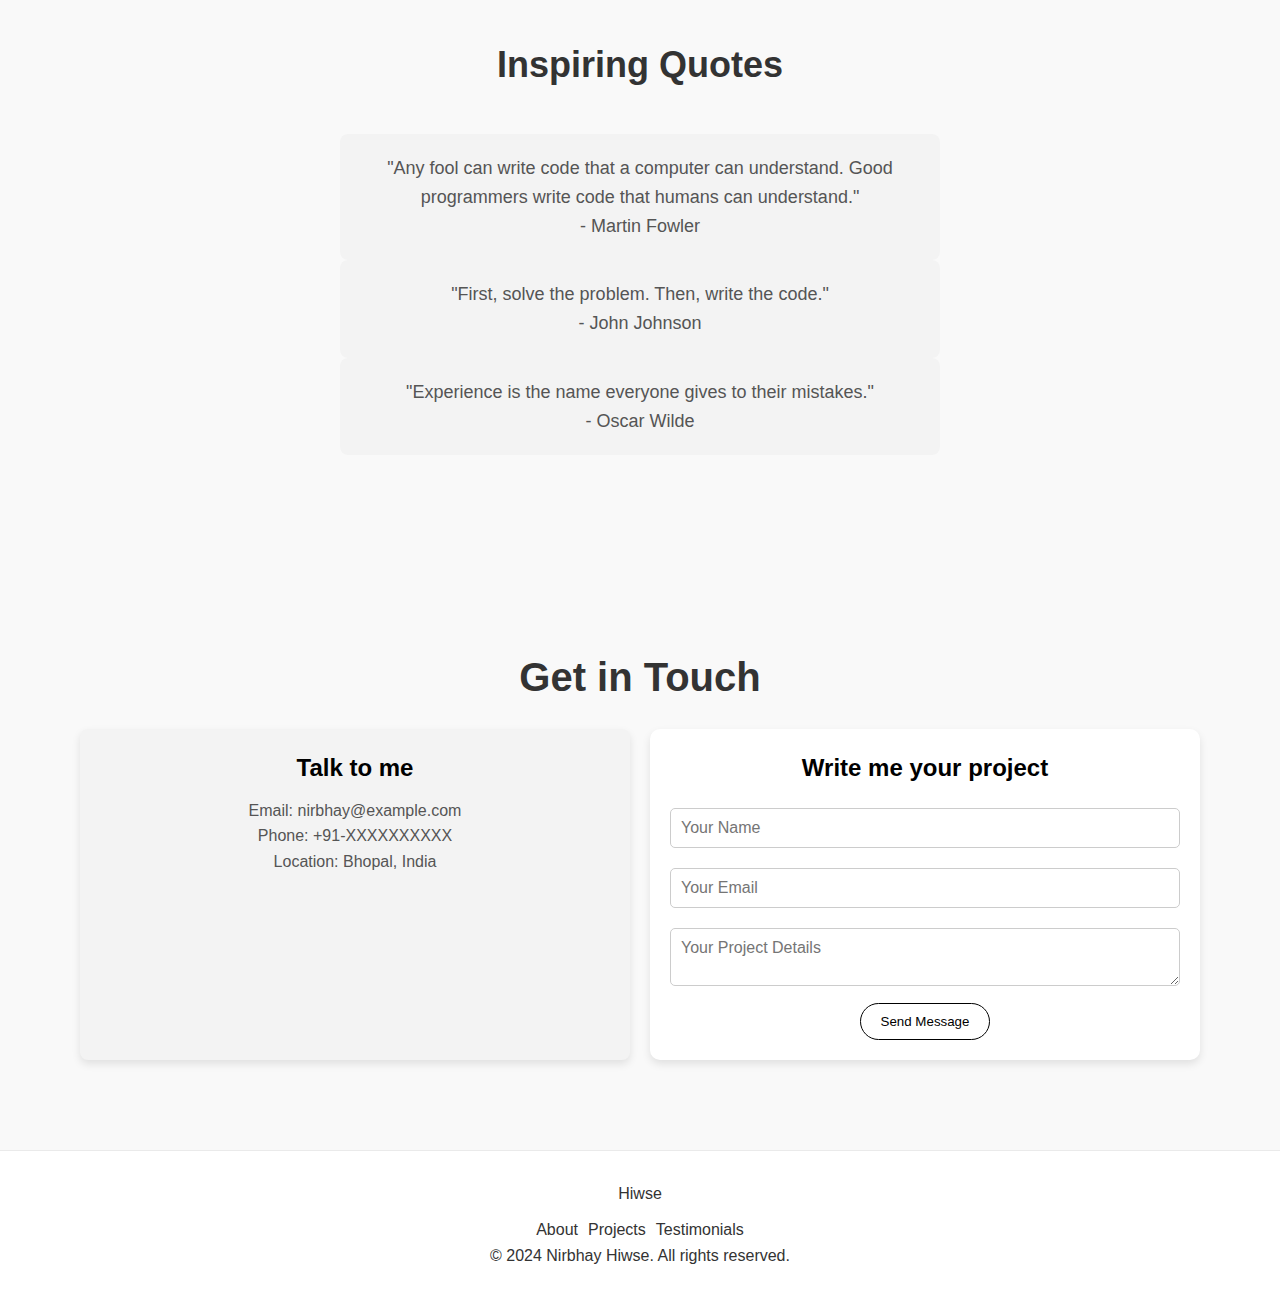
==== commit 730997c2: "some update" ====
--- a/index.html
+++ b/index.html
@@ -16,6 +16,7 @@
     <!-- Header -->
     <header>
         <div class="logo">Hiwse</div>
+        <div class="menu">✨</div>
         <nav>
             <ul>
                 <li><a href="#home">Home</a></li>
@@ -32,18 +33,19 @@
     <main>
         <!-- Intro Section -->
         <section id="home" class="intro">
-            <div class="text">
-                <h1>Nirbhay Hiwse <span>👋</span></h1>
+            <div class="text animated">
+                <h1>Nirbhay Hiwse <span></span></h1>
                 <p class="title">Aspiring Software Engineer</p>
                 <p>I'm a B.Tech student in Computer Science with experience in web development, video editing, and
                     quantitative aptitude. Passionate about coding and technology.</p>
-                <button class="cta">Say Hello <i class="fa fa-paper-plane"></i></button>
-            </div>
-            <div class="photo">
+                <button class="cta" href="#contact" >Say Hello <i href="#contact" class="fa fa-paper-plane"></i></button>
+            </div>
+            <div class="photo animated">
                 <img src="IMG20241004192336-removebg-preview.png" alt="Nirbhay Hiwse">
             </div>
             <p class="scroll">Scroll Down <i class="fa fa-arrow-down"></i></p>
         </section>
+
 
         <!-- About Section -->
         <section id="about" class="about">
@@ -65,223 +67,421 @@
             </div>
         </section>
 
+
         <!-- Skills Section -->
         <section id="skills" class="skills">
-        <div class="skills-section">
-            <h2 class="section-title">Skills</h2>
-            <p class="section-subtitle">My technical level</p>
-        
-        <div class="skills-container">
-            <!-- Frontend Skills -->
-            <div class="skill-card">
-                <h3 class="skill-category">Frontend Developer</h3>
-                <div class="skills-list">
-                    <div>
-                        <div class="skill-item">
-                            <span class="skill-icon"><i class="fa-solid fa-html5"></i></span>
+            <div class="skills-section">
+                <h2 class="section-title">Skills</h2>
+                <p class="section-subtitle">My technical level</p>
+
+                <div class="skills-container">
+                    <!-- Frontend Skills -->
+                    <div class="skill-card">
+                        <h3 class="skill-category">Frontend Developer</h3>
+                        <div class="skills-list">
                             <div>
-                                <p class="skill-name">HTML</p>
-                                <p class="skill-level">Basic</p>
-                            </div>
-                        </div>
-                        <div class="skill-item">
-                            <span class="skill-icon"><i class="fa-brands fa-css3-alt"></i></span>
+                                <div class="skill-item">
+                                    <span class="skill-icon"><i class="fa-solid fa-html5"></i></span>
+                                    <div>
+                                        <p class="skill-name">HTML</p>
+                                        <p class="skill-level">Basic</p>
+                                    </div>
+                                </div>
+                                <div class="skill-item">
+                                    <span class="skill-icon"><i class="fa-brands fa-css3-alt"></i></span>
+                                    <div>
+                                        <p class="skill-name">CSS</p>
+                                        <p class="skill-level">Advanced</p>
+                                    </div>
+                                </div>
+                                <div class="skill-item">
+                                    <span class="skill-icon"><i class="fa-brands fa-js"></i></span>
+                                    <div>
+                                        <p class="skill-name">JavaScript</p>
+                                        <p class="skill-level">Intermediate</p>
+                                    </div>
+                                </div>
+                            </div>
                             <div>
-                                <p class="skill-name">CSS</p>
-                                <p class="skill-level">Advanced</p>
-                            </div>
-                        </div>
-                        <div class="skill-item">
-                            <span class="skill-icon"><i class="fa-brands fa-js"></i></span>
+                                <div class="skill-item">
+                                    <span class="skill-icon"><i class="fa-brands fa-bootstrap"></i></span>
+                                    <div>
+                                        <p class="skill-name">Bootstrap</p>
+                                        <p class="skill-level">Intermediate</p>
+                                    </div>
+                                </div>
+                                <div class="skill-item">
+                                    <span class="skill-icon"><i class="fa-brands fa-git-alt"></i></span>
+                                    <div>
+                                        <p class="skill-name">Git</p>
+                                        <p class="skill-level">Intermediate</p>
+                                    </div>
+                                </div>
+                                <div class="skill-item">
+                                    <span class="skill-icon"><i class="fa-brands fa-react"></i></span>
+                                    <div>
+                                        <p class="skill-name">React</p>
+                                        <p class="skill-level">Intermediate</p>
+                                    </div>
+                                </div>
+                            </div>
+                        </div>
+                    </div>
+
+                    <!-- Backend Skills -->
+                    <div class="skill-card">
+                        <h3 class="skill-category">Backend Developer</h3>
+                        <div class="skills-list">
                             <div>
-                                <p class="skill-name">JavaScript</p>
-                                <p class="skill-level">Intermediate</p>
+                                <div class="skill-item">
+                                    <span class="skill-icon"><i class="fa-solid fa-database"></i></span>
+                                    <div>
+                                        <p class="skill-name">PHP</p>
+                                        <p class="skill-level">Intermediate</p>
+                                    </div>
+                                </div>
+                                <div class="skill-item">
+                                    <span class="skill-icon"><i class="fa-brands fa-node-js"></i></span>
+                                    <div>
+                                        <p class="skill-name">Node.js</p>
+                                        <p class="skill-level">Basic</p>
+                                    </div>
+                                </div>
+                                <div class="skill-item">
+                                    <span class="skill-icon"><i class="fa-brands fa-python"></i></span>
+                                    <div>
+                                        <p class="skill-name">Python</p>
+                                        <p class="skill-level">Intermediate</p>
+                                    </div>
+                                </div>
+                            </div>
+                            <div>
+                                <div class="skill-item">
+                                    <span class="skill-icon"><i class="fa-solid fa-database"></i></span>
+                                    <div>
+                                        <p class="skill-name">MySQL</p>
+                                        <p class="skill-level">Intermediate</p>
+                                    </div>
+                                </div>
+                                <div class="skill-item">
+                                    <span class="skill-icon"><i class="fa-solid fa-fire"></i></span>
+                                    <div>
+                                        <p class="skill-name">Firebase</p>
+                                        <p class="skill-level">Intermediate</p>
+                                    </div>
+                                </div>
+                                <div class="skill-item">
+                                    <span class="skill-icon"><i class="fa-solid fa-database"></i></span>
+                                    <div>
+                                        <p class="skill-name">SQL</p>
+                                        <p class="skill-level">Intermediate</p>
+                                    </div>
+                                </div>
                             </div>
                         </div>
                     </div>
-                    <div>
-                        <div class="skill-item">
-                            <span class="skill-icon"><i class="fa-brands fa-bootstrap"></i></span>
-                            <div>
-                                <p class="skill-name">Bootstrap</p>
-                                <p class="skill-level">Intermediate</p>
-                            </div>
-                        </div>
-                        <div class="skill-item">
-                            <span class="skill-icon"><i class="fa-brands fa-git-alt"></i></span>
-                            <div>
-                                <p class="skill-name">Git</p>
-                                <p class="skill-level">Intermediate</p>
-                            </div>
-                        </div>
-                        <div class="skill-item">
-                            <span class="skill-icon"><i class="fa-brands fa-react"></i></span>
-                            <div>
-                                <p class="skill-name">React</p>
-                                <p class="skill-level">Intermediate</p>
-                            </div>
-                        </div>
-                    </div>
-                </div>
-            </div>
-        
-            <!-- Backend Skills -->
-            <div class="skill-card">
-                <h3 class="skill-category">Backend Developer</h3>
-                <div class="skills-list">
-                    <div>
-                        <div class="skill-item">
-                            <span class="skill-icon"><i class="fa-solid fa-database"></i></span>
-                            <div>
-                                <p class="skill-name">PHP</p>
-                                <p class="skill-level">Intermediate</p>
-                            </div>
-                        </div>
-                        <div class="skill-item">
-                            <span class="skill-icon"><i class="fa-brands fa-node-js"></i></span>
-                            <div>
-                                <p class="skill-name">Node.js</p>
-                                <p class="skill-level">Basic</p>
-                            </div>
-                        </div>
-                        <div class="skill-item">
-                            <span class="skill-icon"><i class="fa-brands fa-python"></i></span>
-                            <div>
-                                <p class="skill-name">Python</p>
-                                <p class="skill-level">Intermediate</p>
-                            </div>
-                        </div>
-                    </div>
-                    <div>
-                        <div class="skill-item">
-                            <span class="skill-icon"><i class="fa-solid fa-database"></i></span>
-                            <div>
-                                <p class="skill-name">MySQL</p>
-                                <p class="skill-level">Intermediate</p>
-                            </div>
-                        </div>
-                        <div class="skill-item">
-                            <span class="skill-icon"><i class="fa-solid fa-fire"></i></span>
-                            <div>
-                                <p class="skill-name">Firebase</p>
-                                <p class="skill-level">Intermediate</p>
-                            </div>
-                        </div>
-                        <div class="skill-item">
-                            <span class="skill-icon"><i class="fa-solid fa-database"></i></span>
-                            <div>
-                                <p class="skill-name">SQL</p>
-                                <p class="skill-level">Intermediate</p>
-                            </div>
-                        </div>
-                    </div>
-                </div>
-            </div>
-        </div>
-
-
-        </div>
+                </div>
+
+
+            </div>
         </section>
 
         <!-- Services Section -->
         <!-- Services Section -->
-    <section id="services" class="services">
-        <h2>Services</h2>
-        <p>What I Offer</p>
-        <div class="services-list">
-            <!-- Service Card Template -->
-            <div class="service" onclick="showPopup('webDevelopment')">
-                <i class="fa fa-laptop-code"></i>
-                <h3>Web Development</h3>
-                <p>Building responsive and interactive websites.</p>
-                <span class="view-more">View More →</span>
-            </div>
-    
-            <div class="service" onclick="showPopup('cyberSecurity')">
-                <i class="fa fa-shield-alt"></i>
-                <h3>Cybersecurity</h3>
-                <p>Implementing security measures for web applications.</p>
-                <span class="view-more">View More →</span>
-            </div>
-    
-            <div class="service" onclick="showPopup('videoEditing')">
-                <i class="fa fa-video"></i>
-                <h3>Video Editing</h3>
-                <p>Creating impactful video content and transitions.</p>
-                <span class="view-more">View More →</span>
-            </div>
-    
-            <div class="service" onclick="showPopup('uiUxDesign')">
-                <i class="fa fa-pencil-ruler"></i>
-                <h3>UI/UX Design</h3>
-                <p>Designing intuitive and user-centered interfaces.</p>
-                <span class="view-more">View More →</span>
-            </div>
-    
-            <div class="service" onclick="showPopup('productDesign')">
-                <i class="fa fa-box"></i>
-                <h3>Product Design</h3>
-                <p>Crafting functional and aesthetically pleasing designs.</p>
-                <span class="view-more">View More →</span>
+        <section id="services" class="services">
+            <h2>Services</h2>
+            <p>What I Offer</p>
+            <div class="services-list">
+                <!-- Service Card Template -->
+                <div class="service" onclick="showPopup('webDevelopment')">
+                    <i class="fa fa-laptop-code"></i>
+                    <h3>Web Development</h3>
+                    <p>Building responsive and interactive websites.</p>
+                    <span class="view-more">View More →</span>
+                </div>
+
+                <div class="service" onclick="showPopup('cyberSecurity')">
+                    <i class="fa fa-shield-alt"></i>
+                    <h3>Cybersecurity</h3>
+                    <p>Implementing security measures for web applications.</p>
+                    <span class="view-more">View More →</span>
+                </div>
+
+                <div class="service" onclick="showPopup('videoEditing')">
+                    <i class="fa fa-video"></i>
+                    <h3>Video Editing</h3>
+                    <p>Creating impactful video content and transitions.</p>
+                    <span class="view-more">View More →</span>
+                </div>
+
+                <div class="service" onclick="showPopup('uiUxDesign')">
+                    <i class="fa fa-pencil-ruler"></i>
+                    <h3>UI/UX Design</h3>
+                    <p>Designing intuitive and user-centered interfaces.</p>
+                    <span class="view-more">View More →</span>
+                </div>
+
+                <div class="service" onclick="showPopup('productDesign')">
+                    <i class="fa fa-box"></i>
+                    <h3>Product Design</h3>
+                    <p>Crafting functional and aesthetically pleasing designs.</p>
+                    <span class="view-more">View More →</span>
+                </div>
+            </div>
+        </section>
+
+        <!-- Pop-up Modal -->
+        <div id="popup" class="popup">
+            <div class="popup-content">
+                <span class="close" onclick="hidePopup()">&times;</span>
+                <h3 id="popup-title"></h3>
+                <p id="popup-description"></p>
+                <ul id="popup-details"></ul>
             </div>
         </div>
-    </section>
-    
-    <!-- Pop-up Modal -->
-    <div id="popup" class="popup">
-        <div class="popup-content">
-            <span class="close" onclick="hidePopup()">&times;</span>
-            <h3 id="popup-title"></h3>
-            <p id="popup-description"></p>
-            <ul id="popup-details"></ul>
-        </div>
-    </div>
-
-
-
-    <!-- Qualification Section -->
-    <section id="qualification" class="qualification">
-        <h2>Qualification</h2>
-        <div class="timeline">
-            <div class="timeline-item education">
-                <h3>Education</h3>
-                <div class="timeline-content">
-                    <span class="icon">&#x1F393;</span> <!-- Graduation cap icon -->
-                    <p>Sage University - B.Tech in Computer Science (Expected 2025)</p>
-                </div>
-            </div>
-            <div class="timeline-item experience">
-                <h3>Experience</h3>
-                <div class="timeline-content">
-                    <span class="icon">&#x1F4C8;</span> <!-- Chart icon -->
-                    <p>Frontend and backend developer with practical project work in web development and cybersecurity.</p>
-                </div>
-            </div>
-        </div>
-    </section>
+
+
+
+        <!-- Qualification Section -->
+        <!-- <section id="qualification" class="qualification">
+            <h2>Qualification</h2>
+            <div class="timeline">
+                <div class="timeline-item education">
+                    <h3>Education</h3>
+                    <div class="timeline-content">
+                        <span class="icon">&#x1F393;</span>  Graduation cap icon -->
+        <!-- <p>Sage University - B.Tech in Computer Science (Expected 2025)</p>
+                    </div>
+                </div>
+                <div class="timeline-item experience">
+                    <h3>Experience</h3>
+                    <div class="timeline-content">
+                        <span class="icon">&#x1F4C8;</span> Chart icon -->
+        <!-- <p>Frontend and backend developer with practical project work in web development and
+                            cybersecurity.</p> -->
+        <!-- </div>
+                </div>
+            </div>
+        </section> -->
 
 
         <!-- Portfolio Section -->
         <section id="portfolio" class="portfolio">
-            <h2>Portfolio</h2>
-            <div class="portfolio-items">
-                <div class="item">Passman Project (Password Manager)</div>
-                <div class="item">CyBolg (Cybersecurity Blog)</div>
-                <div class="item">Library Website for Organization</div>
-                <div class="item">Dubmaster (Video Dubbing Software)</div>
-            </div>
-        </section>
+            <div id="project">
+                <section id="product1" class="section-p1">
+                    <h2><span></span>Project Section</h2>
+                    <div class="pro-contaner">
+                        <div class="pro">
+                            <img src="Images/Screenshot 2024-10-13 124006.png" alt="">
+                            <div class="des">
+                                <h5>Sinha Library</h5>
+                                <span>I developed the 'Sinha Library' website, focusing on modern design and user
+                                    experience. The project involved creating a mobile-responsive interface, enhancing
+                                    CSS
+                                    for a visually appealing look.</span><br>
+                                <span>Integrating features</span><br>
+                                <span>-5 page Website</span><br>
+                                <span>-Registration Form</span><br>
+                                <span>-Bill Form</span><br>
+                                <span>-Expense Manage</span>
+                                <div class="star">
+                                    <i class="ri-star-fill"></i>
+                                    <i class="ri-star-fill"></i>
+                                    <i class="ri-star-fill"></i>
+                                    <i class="ri-star-fill"></i>
+                                    <i class="ri-star-fill"></i>
+                                </div>
+                                <h4>Paid Website:$43</h4>
+                                <a href="https://sinhalibrarydhanbad.vercel.app/">Check Website <i
+                                        class="ri-arrow-right-up-line"></i></a>
+                            </div>
+                        </div>
+                        <div class="pro">
+                            <img src="Images/Screenshot 2024-10-13 125617.png" alt="">
+                            <div class="des">
+                                <h5>Seat-wise (<strong>" Own Startup"</strong>)</h5>
+                                <span>The Seat-Wise project is a student arrangement system for exam websites, allowing
+                                    efficient seating by grouping students based on enrollment numbers. It includes a
+                                    responsive
+                                    design with mobile-friendly features and lets users choose the number of students
+                                    per page
+                                    in the generated PDFs.</span><br>
+                                <span>Integrating features</span><br>
+                                <span>-User can Merge 3 or more excle file</span><br>
+                                <span>-User Upload the Merge file in the (Seat Allocation) </span><br>
+                                <span>-It can atomatically generate Pdf for all students for class.</span><br>
+                                <span>-Ease to make Setting Arragement in the exam Center</span>
+                                <div class="star">
+                                    <i class="ri-star-fill"></i>
+                                    <i class="ri-star-fill"></i>
+                                    <i class="ri-star-fill"></i>
+                                    <i class="ri-star-fill"></i>
+                                    <i class="ri-star-fill"></i>
+                                </div>
+                                <h4>Startup Project , Use As SAGE University, Bhopal</h4>
+                                <a href="https://seat-wise.vercel.app/">Check Website <i
+                                        class="ri-arrow-right-up-line"></i></a>
+                            </div>
+                        </div>
+
+
+                        <div class="pro">
+                            <img src="Images/Mental Health.png" alt="">
+                            <div class="des">
+                                <h5>Mental Health Website</h5>
+                                <span>Mind Easse" is a student-centered platform designed to monitor and reduce stress
+                                    levels. It provides tools, resources, and personalized support to help students
+                                    manage
+                                    their mental well-being, enhancing both their academic performance and overall
+                                    happiness.</span><br>
+                                <span>--As the team leader, I'm guiding and coordinating efforts to ensure our project's
+                                    success, fostering collaboration and driving our goals forward.</span><br>
+                                <span>-Problem of Sisttech Hackthon</span>
+                                <span>Use API like: Gemini api, and two Api to solve problem</span>
+                                <div class="star">
+                                    <i class="ri-star-fill"></i>
+                                    <i class="ri-star-fill"></i>
+                                    <i class="ri-star-fill"></i>
+                                    <i class="ri-star-fill"></i>
+                                    <i class="ri-star-fill"></i>
+                                </div>
+                                <h4>Hosted on GitHub Pages (My team Member Github Page):</h4>
+                                <a href="https://nir-bhay.github.io/mind-run/">Check Website <i
+                                        class="ri-arrow-right-up-line"></i></a>
+                            </div>
+                        </div>
+
+                        <div class="pro">
+                            <img src="Images/image.png" alt="">
+                            <div class="des">
+                                <h5>Passman</h5>
+                                <span>Passman is a secure password manager that allows users to safely store and manage
+                                    their passwords. The
+                                    project focuses on encryption techniques to ensure data security and provides a
+                                    user-friendly interface for
+                                    easy access and management.</span><br>
+                                <span>- Team Project</span><br>
+                                <span>- Built using HTML, CSS, JavaScript, and Backend</span>
+                                <div class="star">
+                                    <i class="ri-star-fill"></i>
+                                    <i class="ri-star-fill"></i>
+                                    <i class="ri-star-fill"></i>
+                                </div>
+                                <h4>Under Development</h4>
+                                <a href="https://nir-bhay.github.io/PassMan-Your-password-guide-/"><i
+                                        class="ri-lock-line"></i>Check Website</a>
+                            </div>
+                        </div>
+
+                        <div class="pro">
+                            <img src="Images/Screenshot 2024-10-13 130131.png" alt="">
+                            <div class="des">
+                                <h5>Dubmaster</h5>
+                                <span>Dubmaster is a video dubbing software that enables users to add audio tracks to
+                                    videos seamlessly. This
+                                    project showcases my skills in frontend development using JavaScript and my ability
+                                    to create a smooth user
+                                    experience.</span><br>
+                                <span>- Completed for a national-level competition</span>
+                                <div class="star">
+                                    <i class="ri-star-fill"></i>
+                                    <i class="ri-star-fill"></i>
+                                    <i class="ri-star-fill"></i>
+                                </div>
+                                <h4>SIH Porject..</h4>
+                                <a
+                                    href="https://nir-bhay.github.io/DubMaster-AI-Your-Ultimate-Hub-for-Seamless-AI-Dubbing-Excellence/"><i
+                                        class="ri-video-line"></i>Check Website</a>
+                            </div>
+                        </div>
+                        <div class="pro">
+                            <img src="Images/intro.png" alt="">
+                            <div class="des">
+                                <h5>My Portfolio</h5>
+                                <span>This is my personal portfolio website, showcasing all my projects and skills in
+                                    web development,
+                                    programming, and more. It's designed to reflect my personality and
+                                    professionalism.</span><br>
+                                <span>- Designed using HTML, CSS, and JavaScript</span>
+                                <div class="star">
+                                    <i class="ri-star-fill"></i>
+                                    <i class="ri-star-fill"></i>
+                                    <i class="ri-star-fill"></i>
+                                </div>
+                                <h4>Live Portfolio</h4>
+                                <a href="your-portfolio-link-here" class="live-demo"><i class="ri-play-line"></i> Live
+                                    Demo</a>
+                            </div>
+                        </div>
+                        <div class="pro">
+                            <img src="Images/Ecommerce website.png" alt="">
+                            <div class="des">
+                                <h5>Ecommerce Website</h5>
+                                <span>This eCommerce website is designed to provide a seamless shopping experience,
+                                    showcasing a range of products with intuitive navigation.asy navigation with a focus
+                                    on
+                                    user experience, making it simple for customers to browse and purchase
+                                    products.</span><br>
+                                <span>-Under Devloplment</span><br>
+                                <span>-Front-end ready </span>
+                                <div class="star">
+                                    <i class="ri-star-fill"></i>
+                                    <i class="ri-star-fill"></i>
+                                    <i class="ri-star-fill"></i>
+                                </div>
+                                <h4>Own project:$0</h4>
+                            </div>
+                            <a href="#"><i class="ri-shopping-cart-line " id="cart"></i></a>
+                        </div>
+                        <div class="pro">
+                            <img src="Images/Rejouice Webiste.png" alt="">
+                            <div class="des">
+                                <h5>Rejouice Webiste Colone</h5>
+                                <span>As part of my portfolio, I am developing a clone of the Rejouice website, focusing
+                                    on
+                                    recreating its dynamic and visually stunning homepage. This project is rich in
+                                    animations and incorporates high-quality videos to engage users, reflecting my
+                                    expertise
+                                    in creating interactive and immersive web experiences. By replicating the original
+                                    design, I demonstrate my ability to handle complex front-end development tasks,
+                                    ensuring
+                                    smooth animations and responsive design across all devices.</span>
+                                <div class="star">
+                                    <i class="ri-star-fill"></i>
+                                    <i class="ri-star-fill"></i>
+                                    <i class="ri-star-fill"></i>
+                                    <i class="ri-star-fill"></i>
+                                </div>
+                                <h4>Hosted on GitHub Pages</h4>
+                                <a href="https://dipukumardev.github.io/Rejouice_websit_colone/">Check Website <i
+                                        class="ri-arrow-right-up-line"></i></a>
+                            </div>
+                        </div>
+
+                    </div>
+
+                </section>
+
+        </section>
+
+
+
 
         <!-- Testimonials Section -->
         <section class="testimonials">
-            <h2>My Clients Say</h2>
+            <h2>Inspiring Quotes</h2>
             <div class="testimonial">
-                <p>"Nirbhay's work on Passman was exceptional, with impressive design and functionality."</p>
-                <p>- Client A</p>
+                <p>"Any fool can write code that a computer can understand. Good programmers write code that humans can
+                    understand."</p>
+                <p>- Martin Fowler</p>
             </div>
             <div class="testimonial">
-                <p>"Professional and dedicated, with great teamwork and technical skills."</p>
-                <p>- Client B</p>
+                <p>"First, solve the problem. Then, write the code."</p>
+                <p>- John Johnson</p>
+            </div>
+            <div class="testimonial">
+                <p>"Experience is the name everyone gives to their mistakes."</p>
+                <p>- Oscar Wilde</p>
             </div>
         </section>
 
@@ -317,7 +517,8 @@
         <p>© 2024 Nirbhay Hiwse. All rights reserved.</p>
     </footer>
 
-   
+
 </body>
 <script src="script.js"></script>
+
 </html>--- a/styles.css
+++ b/styles.css
@@ -43,7 +43,7 @@
 
 /* Main Section */
 main {
-    padding: 60px 80px;
+    padding: 40px 60px;
 }
 
 /* Intro Section */
@@ -52,6 +52,13 @@
     align-items: center;
     justify-content: space-between;
     padding: 80px 0;
+    background-color: #ffffff00;
+    /* Update for black and white theme */
+    color: #000000;
+    /* Update for black and white theme */
+    overflow: hidden;
+    /* Ensure animations are smooth */
+    width: 80vw;
 }
 
 .intro .text {
@@ -62,6 +69,10 @@
     font-size: 56px;
     font-weight: 700;
     line-height: 1.2;
+    color: #000000;
+    /* Update for black and white theme */
+    transition: transform 0.5s ease, opacity 0.5s ease;
+    /* Animation properties */
 }
 
 .intro h1 span {
@@ -70,44 +81,109 @@
 
 .intro .title {
     font-size: 24px;
-    color: #666;
+    color: #7a7a7a;
     margin: 10px 0;
 }
 
 .intro p {
     font-size: 18px;
-    color: #555;
+    color: #acabab;
     margin-bottom: 20px;
 }
 
 .intro .cta {
     padding: 12px 24px;
-    background-color: #333;
-    color: #fff;
+    background-color: #000000;
+    /* Update for black and white theme */
+    color: #ffffff;
+    /* Update for black and white theme */
     border: none;
     border-radius: 5px;
     font-size: 16px;
     cursor: pointer;
-    transition: background 0.3s;
+    transition: background 0.3s, transform 0.3s;
+    /* Animation properties */
 }
 
 .intro .cta:hover {
-    background-color: #555;
+    background-color: #fefefe;
+    color: #000000;
+    transform: translateY(-3px);
+    /* Animation effect */
 }
 
 .photo img {
     width: 300px;
     border-radius: 8px;
     object-fit: cover;
+    transition: transform 0.5s ease, opacity 0.5s ease;
+    /* Animation properties */
 }
 
 .scroll {
     text-align: center;
     margin-top: 20px;
     font-size: 18px;
-    color: #888;
-}
-
+    color: #0b0b0b;
+    animation: bounce 2s infinite;
+    /* Bounce effect */
+}
+
+/* Keyframes for bounce effect */
+@keyframes bounce {
+
+    0%,
+    20%,
+    50%,
+    80%,
+    100% {
+        transform: translateY(0);
+    }
+
+    40% {
+        transform: translateY(-10px);
+    }
+
+    60% {
+        transform: translateY(-5px);
+    }
+}
+
+/* Add scroll animation */
+.animated {
+    opacity: 0;
+    transform: translateY(50px);
+    transition: opacity 0.5s ease, transform 0.5s ease;
+}
+
+.animated.visible {
+    opacity: 1;
+    transform: translateY(0);
+}
+
+/* Responsive Design */
+@media (max-width: 768px) {
+    .intro {
+        flex-direction: column;
+        text-align: center;
+    }
+
+    .intro .text,
+    .intro .photo {
+        max-width: 100%;
+        margin-bottom: 20px;
+    }
+
+    .intro h1 {
+        font-size: 36px;
+    }
+
+    .intro h1 span {
+        font-size: 28px;
+    }
+}
+
+/* About Section */
 /* About Section */
 .about {
     margin-top: 100px;
@@ -118,6 +194,8 @@
     font-weight: bold;
     text-align: center;
     margin-bottom: 40px;
+    color: #000000;
+    /* Update for black and white theme */
 }
 
 .about-content {
@@ -125,35 +203,54 @@
     align-items: center;
     gap: 40px;
     justify-content: center;
+    opacity: 0;
+    /* Initial state for animation */
+    transform: translateY(50px);
+    /* Initial state for animation */
+    transition: opacity 1s ease, transform 1s ease;
+    /* Animation properties */
 }
 
 .about img {
     width: 200px;
-    border-radius: 8px;
+    /* border-radius: 8px; */
 }
 
 .details {
     max-width: 600px;
+    color: #ffffff;
+    /* Update for black and white theme */
 }
 
 .details p {
     font-size: 18px;
     margin-bottom: 20px;
-    color: #666;
+    color: #838080;
+    /* Update for black and white theme */
 }
 
 .stats {
     display: flex;
     gap: 30px;
-    font-size: 18px;
-    color: #333;
+    font-size: 16px;
+    color: #000000;
+    /* Update for black and white theme */
     font-weight: 500;
+}
+
+.stats div {
+    padding: 4px;
+    border: 2px solid #000000;
+    /* Update for black and white theme */
+    border-radius: 10px;
 }
 
 .download {
     padding: 10px 20px;
-    background-color: #333;
-    color: #fff;
+    background-color: #000000;
+    /* Update for black and white theme */
+    color: #ffffff;
+    /* Update for black and white theme */
     border-radius: 5px;
     font-size: 16px;
     border: none;
@@ -163,7 +260,32 @@
 }
 
 .download:hover {
-    background-color: #555;
+    background-color: #888888;
+    /* Update for black and white theme */
+}
+
+/* Add scroll animation */
+.animated {
+    opacity: 1 !important;
+    transform: translateY(0) !important;
+}
+
+/* Responsive Design */
+@media (max-width: 768px) {
+    .about-content {
+        flex-direction: column;
+        text-align: center;
+    }
+}
+
+@media (max-width: 576px) {
+    .about h2 {
+        font-size: 2rem;
+    }
+
+    .details p {
+        font-size: 1rem;
+    }
 }
 
 /* Skills Section */
@@ -575,21 +697,6 @@
         margin-bottom: 10px;
     }
 }
-
-/* About Section Responsiveness */
-.about-content {
-    display: flex;
-    gap: 20px;
-    align-items: center;
-}
-
-.about-content img {
-    width: 100%;
-    max-width: 200px;
-    height: auto;
-    border-radius: 50%;
-}
-
 @media (max-width: 768px) {
     .about-content {
         flex-direction: column;
@@ -638,6 +745,7 @@
 }
     
 }
+
 
 /* Portfolio Section Responsiveness */
 .portfolio-items {
@@ -651,18 +759,249 @@
     padding: 10px;
 }
 
+
+
+
+
+
+
+
+
+
+
+
+/* PRODUCT SECTION */
+#product1 {
+    text-align: center;
+}
+
+#product1 .pro-contaner {
+    display: flex;
+    justify-content: space-between;
+    padding-top: 20px;
+    flex-wrap: wrap;
+}
+
+#product1 .pro {
+    width: 30%;
+    min-width: 250px;
+    padding: 10px 12px;
+    border: 1px solid #cce7d0;
+    border-radius: 25px;
+    cursor: pointer;
+    box-shadow: 20px 20px 30px rgba(0, 0, 0, 0.02);
+    margin: 15px 0;
+    transition: 0.2s ease;
+    position: relative;
+}
+
+#product1 .pro:hover {
+    box-shadow: 20px 20px 30px rgba(0, 0, 0, 0.06);
+}
+
+#product1 .pro img {
+    width: 100%;
+    border-radius: 20px;
+}
+
+#product1 .pro .des {
+    text-align: start;
+    padding: 10px 0;
+}
+
+#product1 .pro .des span {
+    color: #606063;
+    font-size: 12px;
+}
+
+#product1 .pro h5 {
+    padding-top: 7px;
+    columns: #1a1a1a;
+    font-size: 14px;
+}
+
+#product1 .pro .des i {
+    font-size: 12px;
+    color: rgb(243, 181, 25);
+}
+
+#product1 .pro .des h4 {
+    padding-top: 7px;
+    font-size: 15px;
+    font-weight: 700;
+    color: #088178;
+}
+
+#product1 .pro #cart {
+    word-wrap: 40px;
+    height: 40px;
+    line-height: 40px;
+    border-radius: 50px;
+    background-color: #e8f6ea;
+    font-weight: 500;
+    color: #088178;
+    border: 1px solid #cce7d0;
+    position: absolute;
+    bottom: 20px;
+    right: 10px;
+    width: 30px;
+}
+
+
+.des a {
+    display: inline-block;
+    background-color: #ffffff;
+    margin-top: 5px;
+    color: #000000;
+    padding: 5px 10px;
+    border: 1px solid black;
+    border-radius: 25px;
+    text-decoration: none;
+    font-size: 16px;
+    font-weight: bold;
+    transition: background-color 0.3s ease;
+}
+
+.des a i {
+    margin-left: 3px;
+}
+
+.des a:hover {
+    color: #ffffff;
+    background-color: #000000;
+}
+
+/* Responsive Design */
+@media (max-width: 1200px) {
+    #product1 .pro {
+        width: 45%;
+    }
+}
+
+@media (max-width: 992px) {
+    #product1 .pro {
+        width: 60%;
+    }
+}
+
+@media (max-width: 768px) {
+    #product1 .pro-contaner {
+        flex-direction: column;
+        align-items: center;
+    }
+
+    #product1 .pro {
+        width: 80%;
+        margin: 15px auto;
+    }
+}
+
+@media (max-width: 576px) {
+    #product1 .pro {
+        position: relative;
+       
+        right: 70px;
+        width: 180%;
+        padding: 10px;
+        margin-left: 0px 0px ;     
+        
+        /* Increase padding for better spacing */
+    }
+}
+
+
+
+
+
+
+
+
 /* Contact Section Responsiveness */
+/* Contact Section */
+.contact {
+    padding: 50px 20px;
+    background-color: #f9f9f9;
+    text-align: center;
+}
+
+.contact h2 {
+    font-size: 2.5rem;
+    margin-bottom: 20px;
+    color: #333;
+}
+
 .contact-info {
     display: flex;
     flex-wrap: wrap;
     gap: 20px;
-}
-
-.contact-info .talk-to-me,
+    justify-content: center;
+}
+
+.talk-to-me,
 .contact-form {
+    background-color: #ffffff;
+    box-shadow: 0 4px 8px rgba(0, 0, 0, 0.1);
+    border-radius: 10px;
+    padding: 20px;
     flex: 1 1 100%;
-}
-
+    transition: transform 0.3s ease, box-shadow 0.3s ease;
+}
+
+.talk-to-me:hover,
+.contact-form:hover {
+    transform: translateY(-5px);
+    box-shadow: 0 8px 16px rgba(0, 0, 0, 0.1);
+}
+
+.talk-to-me h3,
+.contact-form h3 {
+    font-size: 1.5rem;
+    color: #000000;
+    margin-bottom: 10px;
+}
+
+.talk-to-me p,
+.contact-form input,
+.contact-form textarea {
+    font-size: 1rem;
+    color: #555;
+}
+
+.contact-form input,
+.contact-form textarea {
+    width: 100%;
+    padding: 10px;
+    margin: 10px 0;
+    border: 1px solid #ccc;
+    border-radius: 5px;
+    transition: border-color 0.3s ease;
+}
+
+.contact-form input:focus,
+.contact-form textarea:focus {
+    border-color: #050505;
+    outline: none;
+}
+
+.contact-form button {
+    background-color: #ffffff;
+    color: #000000;
+    border: 1px solid black;
+    padding: 10px 20px;
+    /* border: none; */
+    border-radius: 25px;
+    cursor: pointer;
+    transition: background-color 0.3s ease, transform 0.3s ease;
+}
+
+.contact-form button:hover {
+    background-color: #000000;
+        color: #ffffff;
+        border: 1px solid rgb(255, 255, 255);
+    transform: translateY(-2px);
+}
+
+/* Responsive Design */
 @media (min-width: 768px) {
 
     .contact-info .talk-to-me,
@@ -670,6 +1009,32 @@
         flex: 1 1 48%;
     }
 }
+
+@media (max-width: 768px) {
+
+    .contact-info .talk-to-me,
+    .contact-form {
+        margin-bottom: 20px;
+    }
+}
+
+@media (max-width: 576px) {
+    .contact h2 {
+        font-size: 2rem;
+    }
+
+    .talk-to-me h3,
+    .contact-form h3 {
+        font-size: 1.2rem;
+    }
+
+    .contact-form input,
+    .contact-form textarea {
+        font-size: 0.9rem;
+    }
+}
+
+
 
 /* Footer Responsiveness */
 .footer-links {
@@ -691,8 +1056,8 @@
     .intro,
     .about-content,
     .skills .skill-set,
-    .services-list,
-    .portfolio-items {
+    .services-list
+    {
         gap: 40px;
     }
 }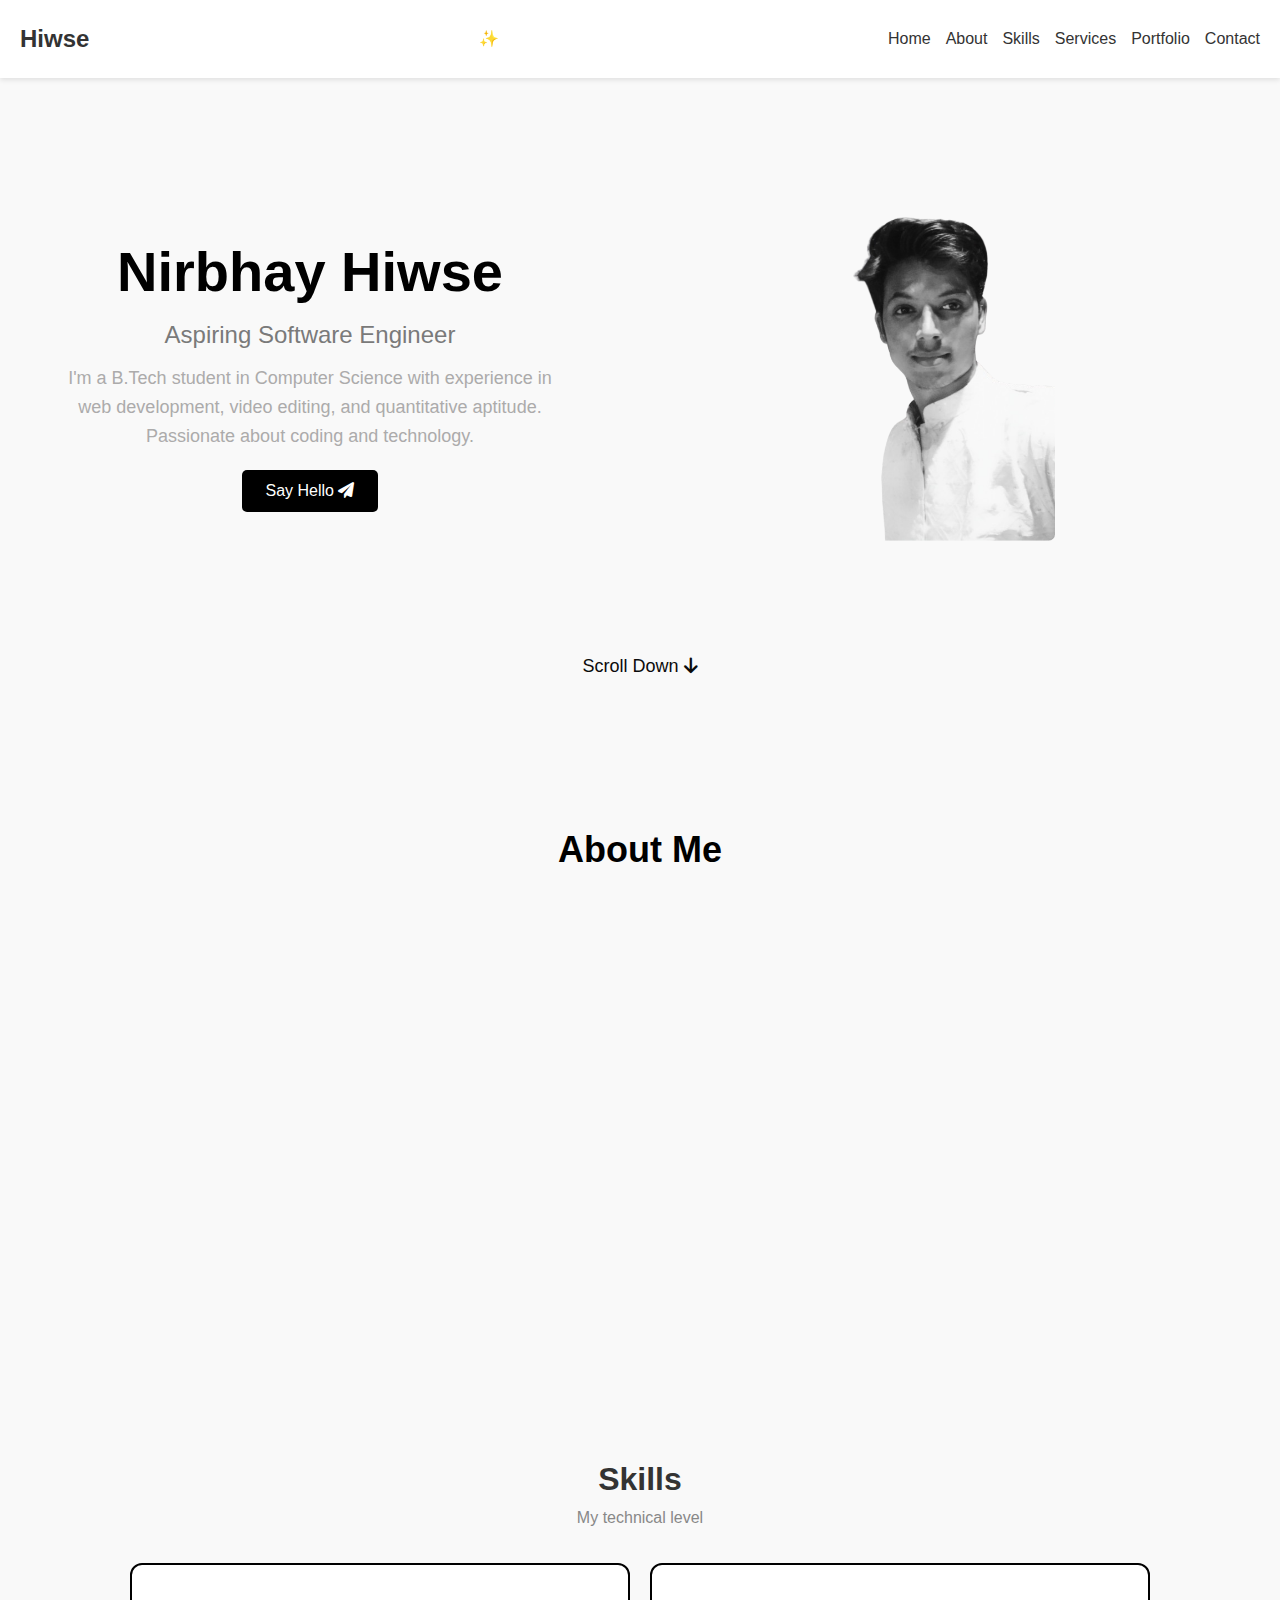
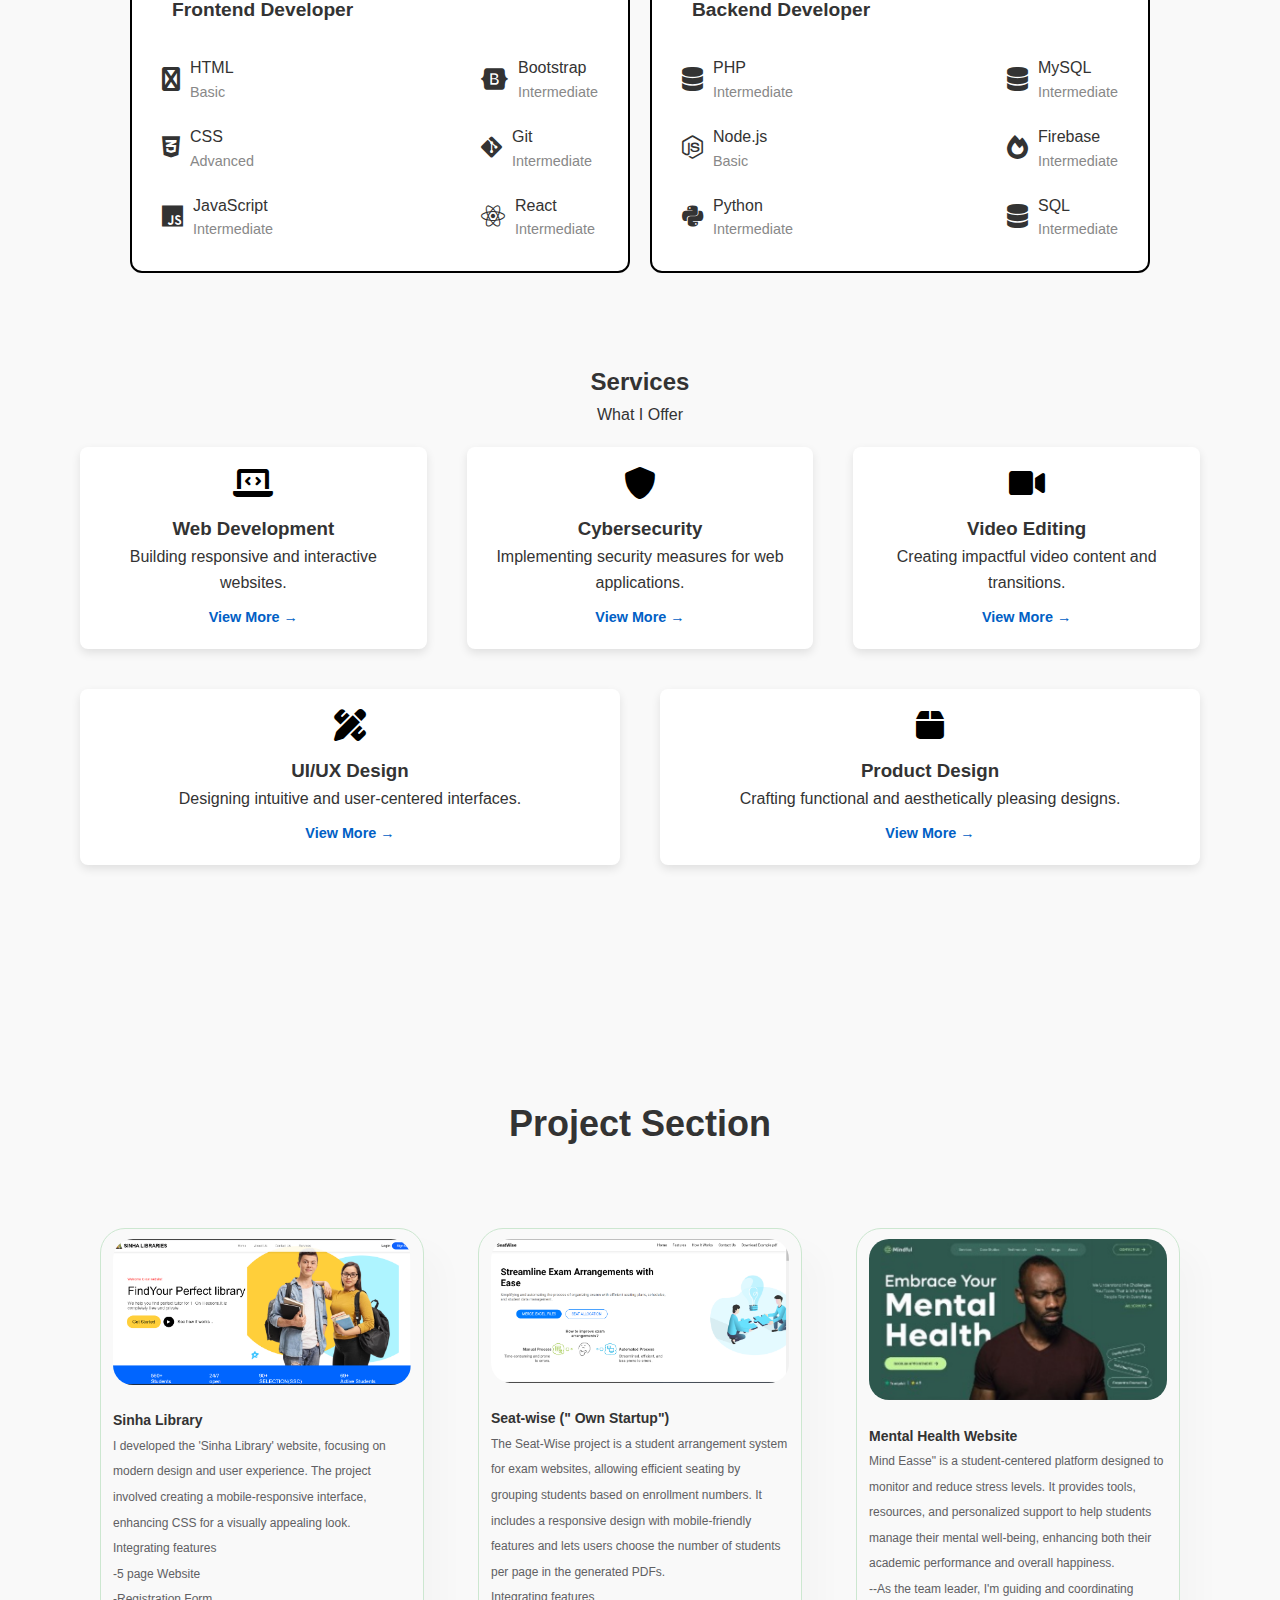
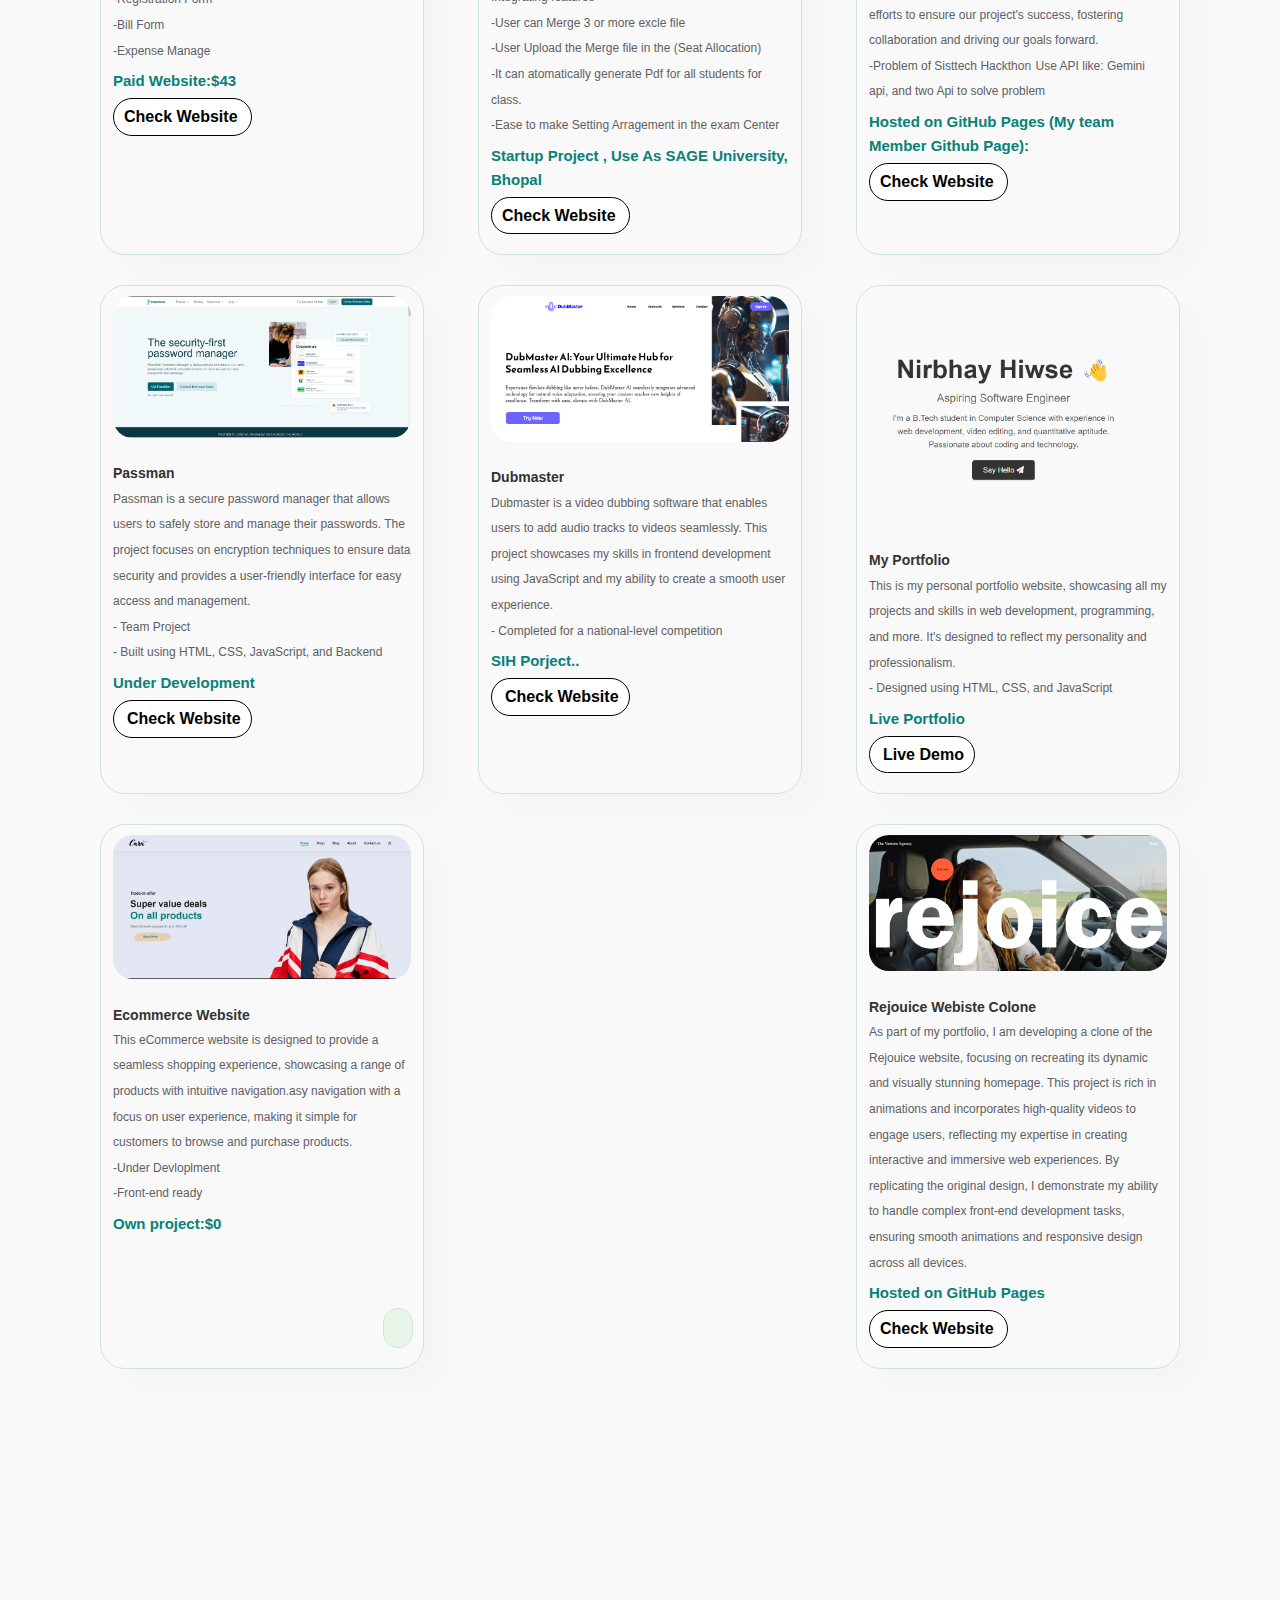
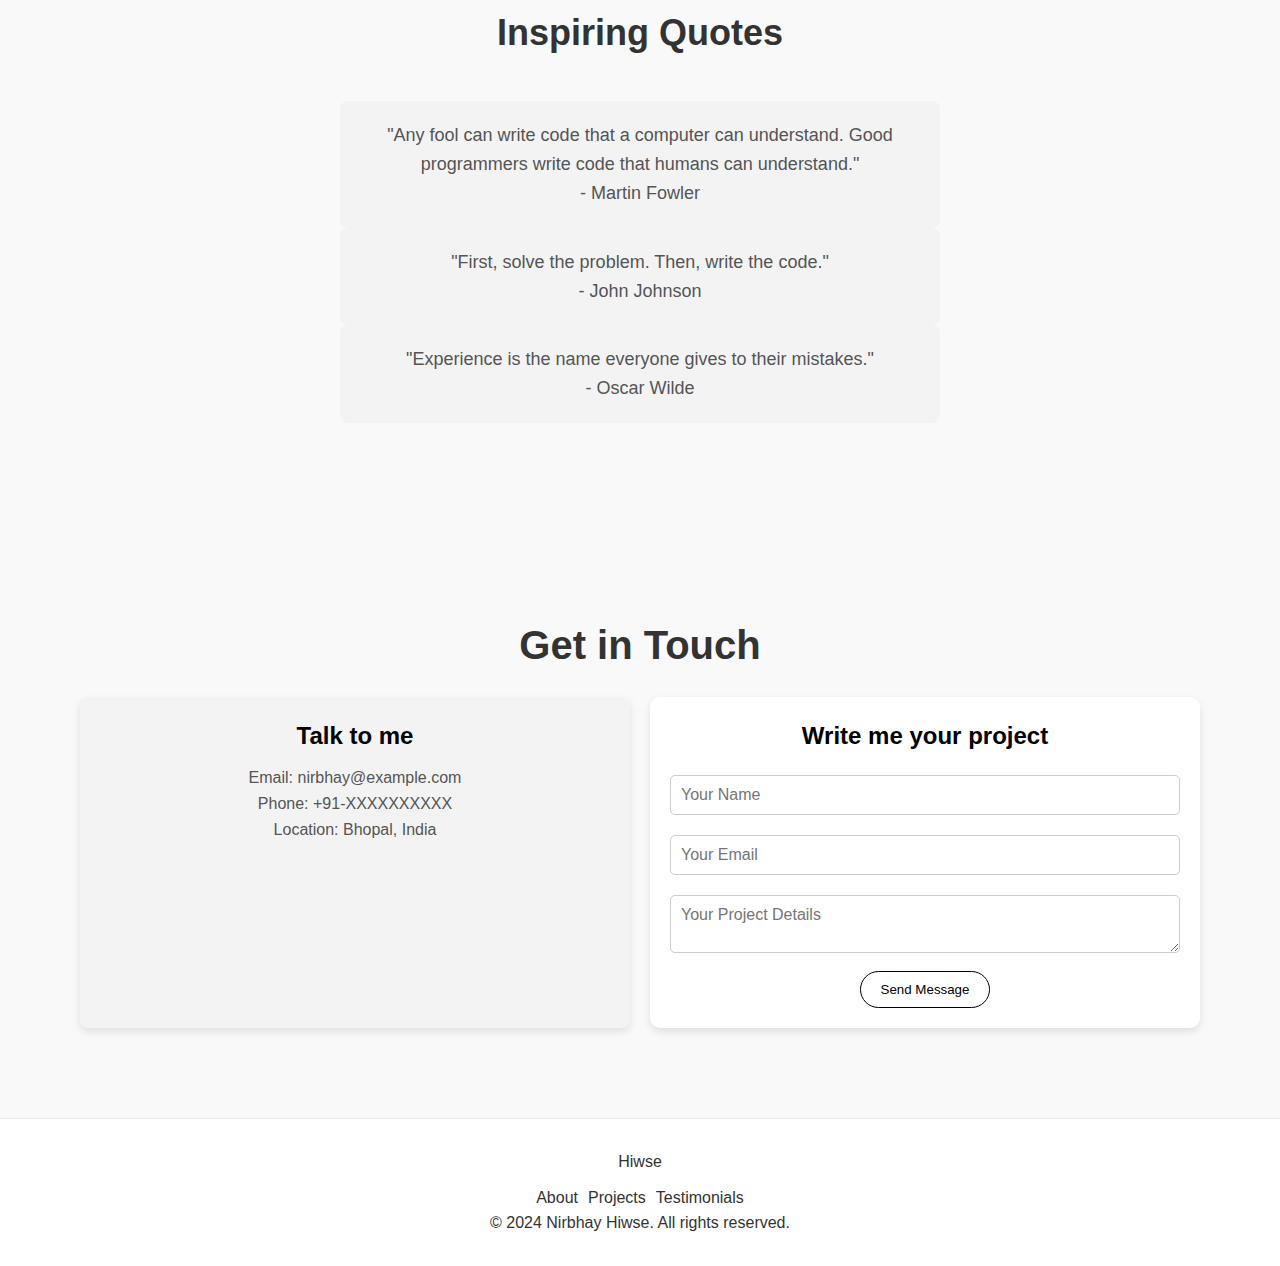
==== commit 69950436: "add" ====
--- a/index.html
+++ b/index.html
@@ -6,6 +6,7 @@
     <meta name="viewport" content="width=device-width, initial-scale=1.0">
     <title>Nirbhay Hiwse - Portfolio</title>
     <link rel="stylesheet" href="styles.css">
+    <link rel="stylesheet" href="decoraction.css">
     <link rel="stylesheet" href="https://cdnjs.cloudflare.com/ajax/libs/font-awesome/6.0.0/css/all.min.css">
     <link rel="stylesheet" href="https://cdnjs.cloudflare.com/ajax/libs/font-awesome/6.0.0-beta3/css/all.min.css">
 
@@ -31,27 +32,83 @@
 
     <!-- Main Section -->
     <main>
+
         <!-- Intro Section -->
         <section id="home" class="intro">
+
+
+
             <div class="text animated">
                 <h1>Nirbhay Hiwse <span></span></h1>
                 <p class="title">Aspiring Software Engineer</p>
                 <p>I'm a B.Tech student in Computer Science with experience in web development, video editing, and
                     quantitative aptitude. Passionate about coding and technology.</p>
-                <button class="cta" href="#contact" >Say Hello <i href="#contact" class="fa fa-paper-plane"></i></button>
+                <button class="cta" href="#contact">Say Hello <i href="#contact" class="fa fa-paper-plane"></i></button>
             </div>
             <div class="photo animated">
-                <img src="IMG20241004192336-removebg-preview.png" alt="Nirbhay Hiwse">
-            </div>
-            <p class="scroll">Scroll Down <i class="fa fa-arrow-down"></i></p>
-        </section>
-
+                <div class="card">
+                    <img src="Images/IMG20241004192336-removebg-preview.png" alt="">
+                    <b></b>
+                    <div class="content">
+
+                        <p class="title">Hello Buddy...<br><span>click here...</span></p>
+                        <ul class="sci">
+                            <li>
+                                <a href="#">
+                                    <svg xmlns="http://www.w3.org/2000/svg"
+                                        viewBox="0 0 496 512">
+                                        <path
+                                            d="M165.9 97.4c0 2-2.3 3.6-5.2 3.6-3.3 .3-5.6-1.3-5.6-3.6 0-2 2.3-3.6 5.2-3.6 3-.3 5.6 1.3 5.6 3.6zm-31.1-4.5c-.7 2 1.3 4.3 4.3 4.9 2.6 1 5.6 0 6.2-2s-1.3-4.3-4.3-5.2c-2.6-.7-5.5 .3-6.2 2.3zm44.2-1.7c-2.9 .7-4.9 2.6-4.6 4.9 .3 2 2.9 3.3 5.9 2.6 2.9-.7 4.9-2.6 4.6-4.6-.3-1.9-3-3.2-5.9-2.9zM244.8 8C106.1 8 0 113.3 0 252c0 110.9 69.8 205.8 169.5 239.2 12.8 2.3 17.3-5.6 17.3-12.1 0-6.2-.3-40.4-.3-61.4 0 0-70 15-84.7-29.8 0 0-11.4-29.1-27.8-36.6 0 0-22.9-15.7 1.6-15.4 0 0 24.9 2 38.6 25.8 21.9 38.6 58.6 27.5 72.9 20.9 2.3-16 8.8-27.1 16-33.7-55.9-6.2-112.3-14.3-112.3-110.5 0-27.5 7.6-41.3 23.6-58.9-2.6-6.5-11.1-33.3 2.6-67.9 20.9-6.5 69 27 69 27 20-5.6 41.5-8.5 62.8-8.5s42.8 2.9 62.8 8.5c0 0 48.1-33.6 69-27 13.7 34.7 5.2 61.4 2.6 67.9 16 17.7 25.8 31.5 25.8 58.9 0 96.5-58.9 104.2-114.8 110.5 9.2 7.9 17 22.9 17 46.4 0 33.7-.3 75.4-.3 83.6 0 6.5 4.6 14.4 17.3 12.1C428.2 457.8 496 362.9 496 252 496 113.3 383.5 8 244.8 8zM97.2 352.9c-1.3 1-1 3.3 .7 5.2 1.6 1.6 3.9 2.3 5.2 1 1.3-1 1-3.3-.7-5.2-1.6-1.6-3.9-2.3-5.2-1zm-10.8-8.1c-.7 1.3 .3 2.9 2.3 3.9 1.6 1 3.6 .7 4.3-.7 .7-1.3-.3-2.9-2.3-3.9-2-.6-3.6-.3-4.3 .7zm32.4 35.6c-1.6 1.3-1 4.3 1.3 6.2 2.3 2.3 5.2 2.6 6.5 1 1.3-1.3 .7-4.3-1.3-6.2-2.2-2.3-5.2-2.6-6.5-1zm-11.4-14.7c-1.6 1-1.6 3.6 0 5.9 1.6 2.3 4.3 3.3 5.6 2.3 1.6-1.3 1.6-3.9 0-6.2-1.4-2.3-4-3.3-5.6-2z" />
+                                    </svg>
+                                </a>
+                            </li>
+
+                            <li>
+                                <a href="#">
+                                    <svg class="fa-brands fa-twitter" width="24" xmlns="http://www.w3.org/2000/svg"
+                                        viewBox="0 0 512 512">
+                                        <path
+                                            d="M459.37 151.716c.325 4.548.325 9.097.325 13.645 0 138.72-105.583 298.558-298.558 298.558-59.452 0-114.68-17.219-161.137-47.106 8.447.974 16.568 1.299 25.34 1.299 49.055 0 94.213-16.568 130.274-44.832-46.132-.975-84.792-31.188-98.112-72.772 6.498.974 12.995 1.624 19.818 1.624 9.421 0 18.843-1.3 27.614-3.573-48.081-9.747-84.143-51.98-84.143-102.985v-1.299c13.969 7.797 30.214 12.67 47.431 13.319-28.264-18.843-46.781-51.005-46.781-87.391 0-19.492 5.197-37.36 14.294-52.954 51.655 63.675 129.3 105.258 216.365 109.807-1.624-7.797-2.599-15.918-2.599-24.04 0-57.828 46.782-104.934 104.934-104.934 30.213 0 57.502 12.67 76.67 33.137 23.715-4.548 46.456-13.32 66.599-25.34-7.798 24.366-24.366 44.833-46.132 57.827 21.117-2.273 41.584-8.122 60.426-16.243-14.292 20.791-32.161 39.308-52.628 54.253z">
+                                        </path>
+                                    </svg>
+                                </a>
+                            </li>
+
+                            <li>
+                                <a href="#">
+                                    <svg class="fa-brands fa-linkedin-in" width="24" xmlns="http://www.w3.org/2000/svg"
+                                        viewBox="0 0 448 512">
+                                        <path
+                                            d="M100.28 448H7.4V148.9h92.88zM53.79 108.1C24.09 108.1 0 83.5 0 53.8a53.79 53.79 0 0 1 107.58 0c0 29.7-24.1 54.3-53.79 54.3zM447.9 448h-92.68V302.4c0-34.7-.7-79.2-48.29-79.2-48.29 0-55.69 37.7-55.69 76.7V448h-92.78V148.9h89.08v40.8h1.3c12.4-23.5 42.69-48.3 87.88-48.3 94 0 111.28 61.9 111.28 142.3V448z">
+                                        </path>
+                                    </svg>
+                                </a>
+                            </li>
+
+                            <li>
+                                <a href="#">
+                                    <svg class="fa-brands fa-instagram" width="24" xmlns="http://www.w3.org/2000/svg"
+                                        viewBox="0 0 448 512">
+                                        <path
+                                            d="M224.1 141c-63.6 0-114.9 51.3-114.9 114.9s51.3 114.9 114.9 114.9S339 319.5 339 255.9 287.7 141 224.1 141zm0 189.6c-41.1 0-74.7-33.5-74.7-74.7s33.5-74.7 74.7-74.7 74.7 33.5 74.7 74.7-33.6 74.7-74.7 74.7zm146.4-194.3c0 14.9-12 26.8-26.8 26.8-14.9 0-26.8-12-26.8-26.8s12-26.8 26.8-26.8 26.8 12 26.8 26.8zm76.1 27.2c-1.7-35.9-9.9-67.7-36.2-93.9-26.2-26.2-58-34.4-93.9-36.2-37-2.1-147.9-2.1-184.9 0-35.8 1.7-67.6 9.9-93.9 36.1s-34.4 58-36.2 93.9c-2.1 37-2.1 147.9 0 184.9 1.7 35.9 9.9 67.7 36.2 93.9s58 34.4 93.9 36.2c37 2.1 147.9 2.1 184.9 0 35.9-1.7 67.7-9.9 93.9-36.2 26.2-26.2 34.4-58 36.2-93.9 2.1-37 2.1-147.8 0-184.8zM398.8 388c-7.8 19.6-22.9 34.7-42.6 42.6-29.5 11.7-99.5 9-132.1 9s-102.7 2.6-132.1-9c-19.6-7.8-34.7-22.9-42.6-42.6-11.7-29.5-9-99.5-9-132.1s-2.6-102.7 9-132.1c7.8-19.6 22.9-34.7 42.6-42.6 29.5-11.7 99.5-9 132.1-9s102.7-2.6 132.1 9c19.6 7.8 34.7 22.9 42.6 42.6 11.7 29.5 9 99.5 9 132.1s2.7 102.7-9 132.1z">
+                                        </path>
+                                    </svg>
+                                </a>
+                            </li>
+                        </ul>
+                    </div>
+                </div>
+
+
+
+        </section>
+        <p class="scroll">Scroll Down <i class="fa fa-arrow-down"></i></p>
 
         <!-- About Section -->
         <section id="about" class="about">
             <h2>About Me</h2>
             <div class="about-content">
-                <img src="WhatsApp_Image_2024-10-28_at_00.18.22_caf903a4-removebg-preview.png" alt="Nirbhay Hiwse">
+                <img src="Images/WhatsApp_Image_2024-10-28_at_00.18.22_caf903a4-removebg-preview.png" alt="Nirbhay Hiwse">
                 <div class="details">
                     <p>B.Tech student at Sage University, with a focus on software engineering, particularly interested
                         in cybersecurity, data communication, and web development. Experienced in frontend and backend
--- a/decoraction.css
+++ b/decoraction.css
@@ -0,0 +1,125 @@
+/* From Uiverse.io by Daniel1227k */
+.card {
+    position: relative;
+    width: 290px;
+    height: 354px;
+    background: rgba(255, 255, 255, 0);
+    display: flex;
+    justify-content: center;
+    align-items: center;
+}
+
+/* .card::before {
+    content: '';
+    position: absolute;
+    top: 0;
+    left: 0;
+    width: 100%;
+    height: 100%;
+    background: linear-gradient(315deg, #ffffff, #000000);
+}
+
+.card::after {
+    content: '';
+    position: absolute;
+    top: 0;
+    left: 0;
+    width: 100%;
+    height: 100%;
+    background: linear-gradient(315deg, #363232, #000000);
+    filter: blur(30px);
+} */
+
+.card b {
+    position: absolute;
+    inset: 6px;
+    background: rgba(0, 0, 0, 0);
+    z-index: 2;
+}
+
+.card img {
+    position: absolute;
+    z-index: 3;
+    scale: 0.8;
+    /* opacity: 0.25; */
+    transition: 0.5s;
+}
+
+.card:hover img {
+    scale: 0.5;
+    opacity: 0.9;
+    transform: translateY(-70px);
+}
+
+.card .content {
+    position: absolute;
+    z-index: 3;
+    bottom: 0;
+    display: flex;
+    flex-direction: column;
+    align-items: center;
+    transform: scale(0);
+    transition: 0.5s;
+}
+
+.card:hover .content {
+    transform: scale(1);
+    bottom: 25px;
+}
+
+.content .title {
+    position: relative;
+    color: #000000;
+    font-weight: 500;
+    line-height: 1em;
+    font-size: 1em;
+    letter-spacing: 0.1em;
+    text-transform: uppercase;
+    text-align: center;
+}
+
+.content .title span {
+    font-weight: 300;
+    font-size: 0.70em;
+}
+
+.content .sci {
+    position: relative;
+    display: flex;
+    justify-content: center;
+    align-items: center;
+    gap: 8px;
+    margin-top: 5px;
+}
+
+.sci li {
+    list-style: none;
+}
+
+.sci li .fa-brands {
+    width: 14px;
+}
+
+.sci li .fa-facebook {
+    width: 10px;
+}
+
+.sci li a {
+    position: relative;
+    text-decoration: none;
+    color: rgb(0, 0, 0);
+    background: rgb(255, 255, 255);
+    fill: currentColor;
+    width: 30px;
+    height: 30px;
+    display: flex;
+    justify-content: center;
+    align-items: center;
+    border-radius: 4px;
+    transition: 0.5s;
+}
+
+.sci li a:hover {
+    fill: currentColor;
+    color: rgb(0, 0, 0);
+}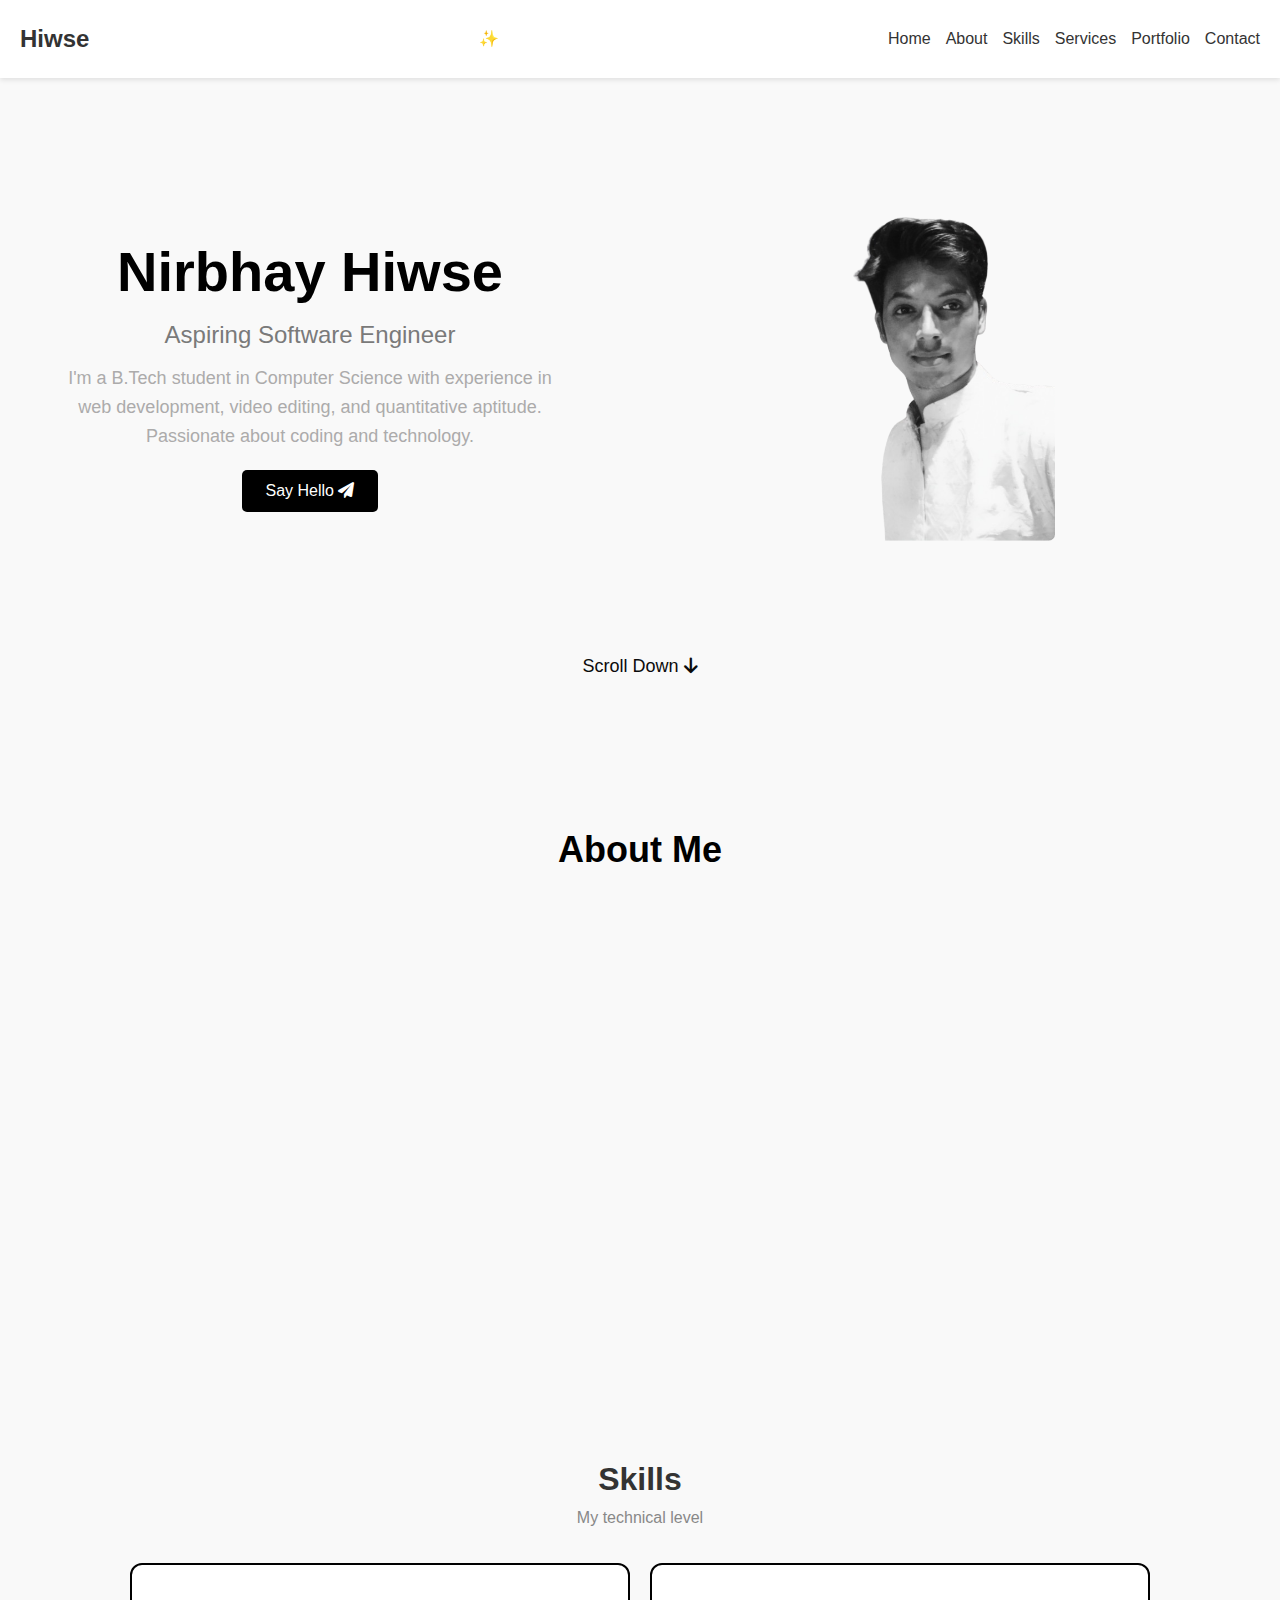
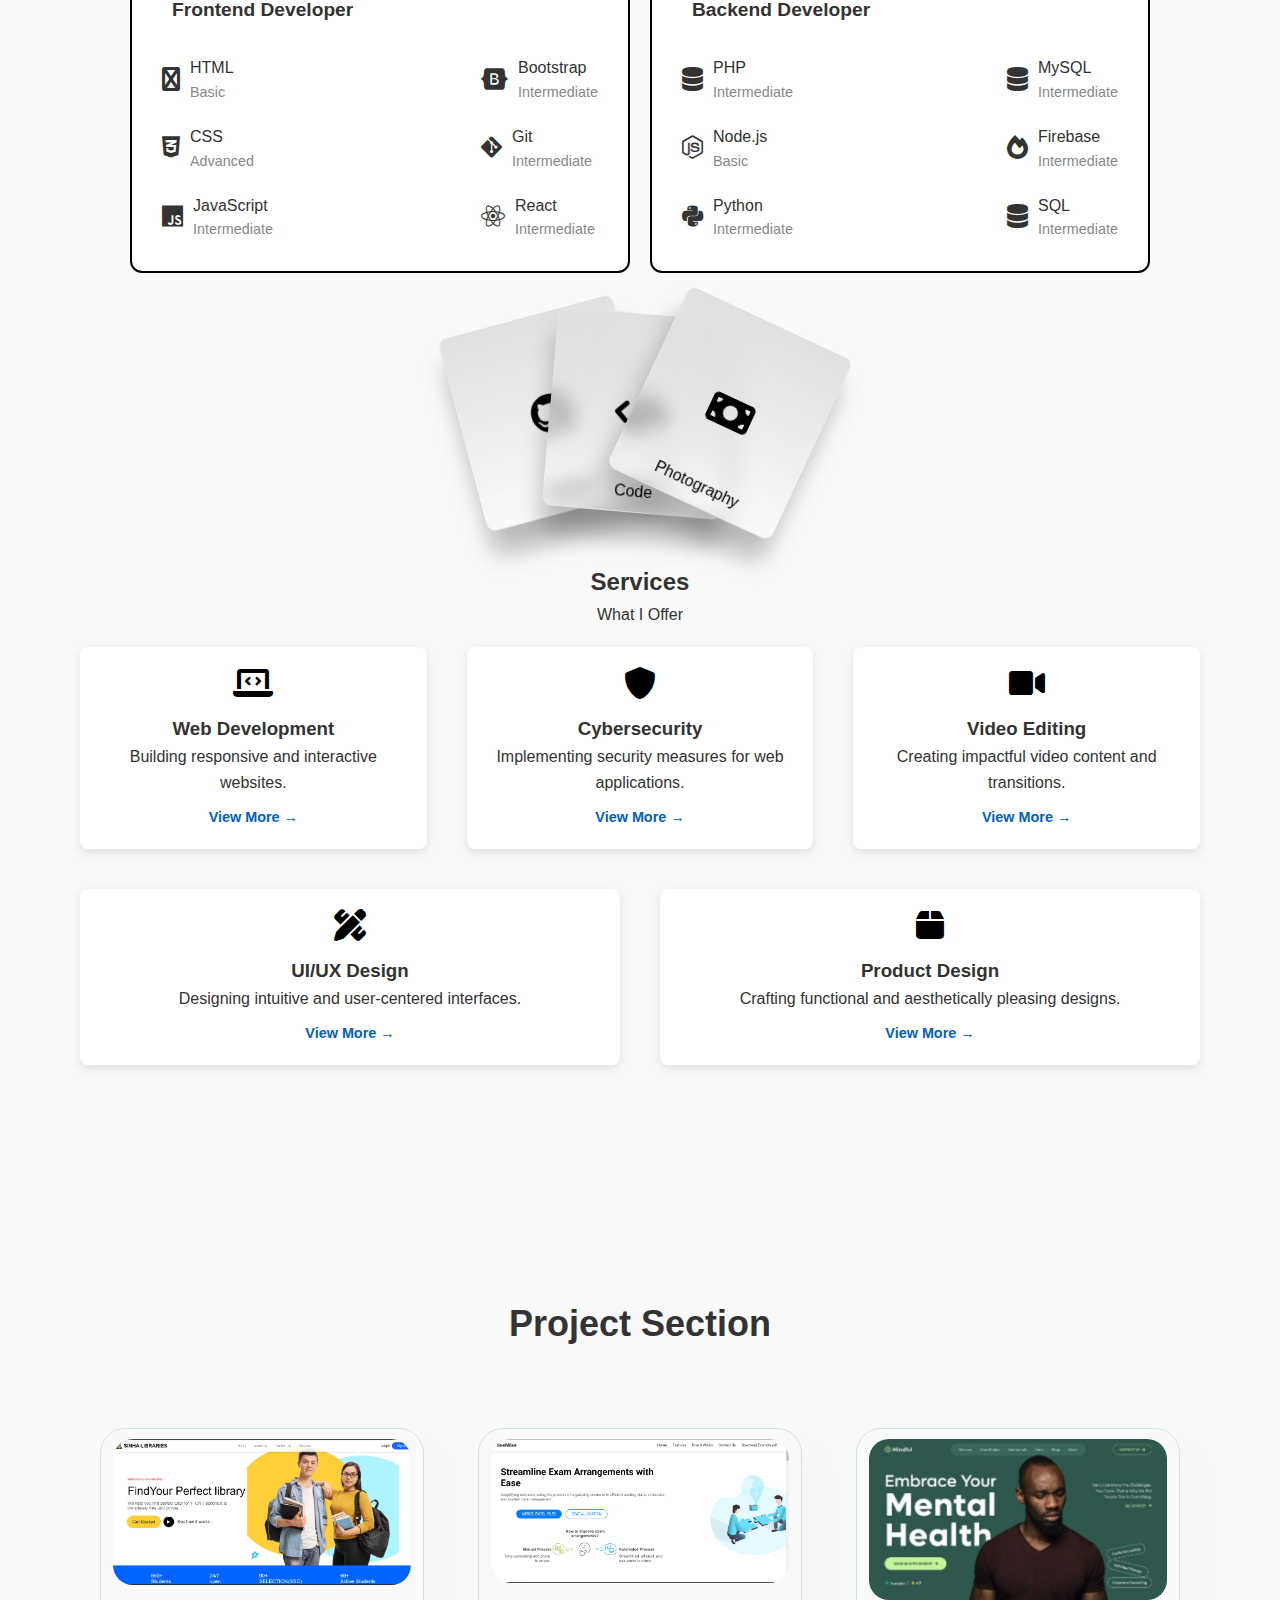
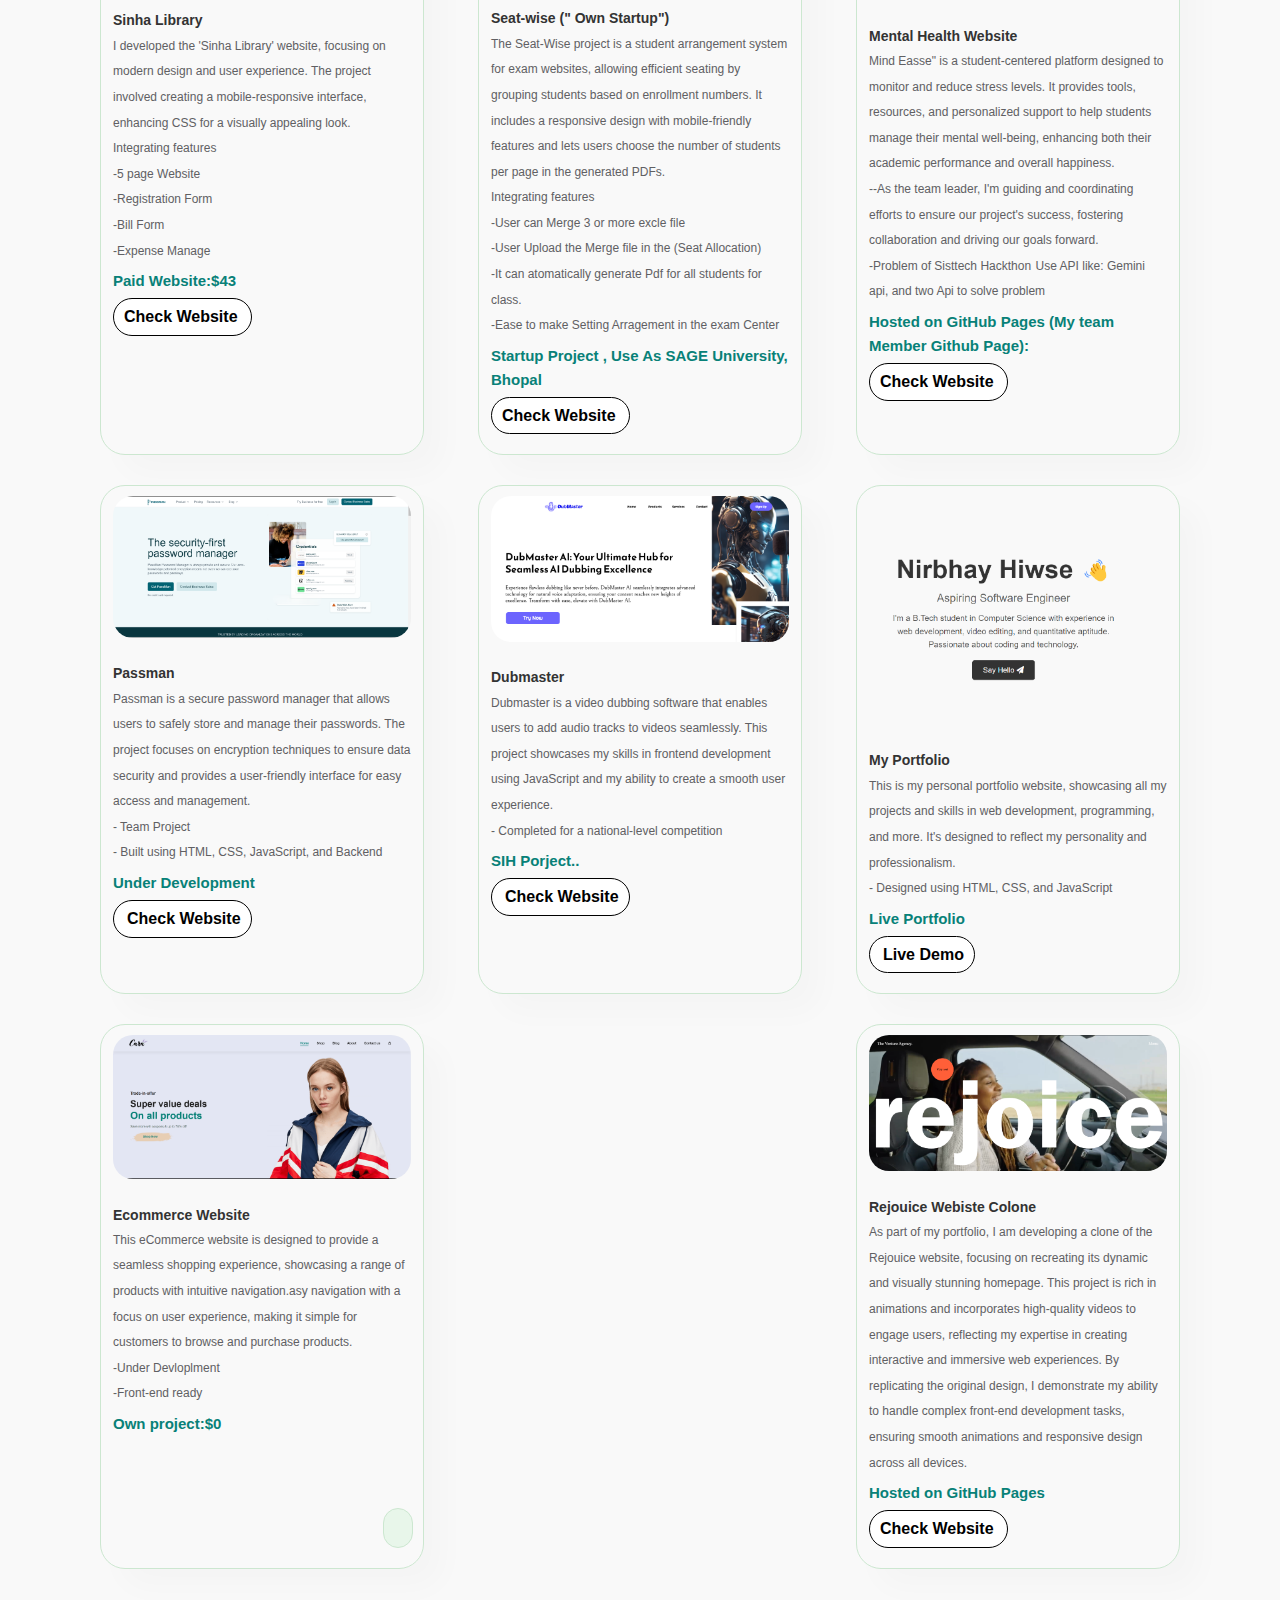
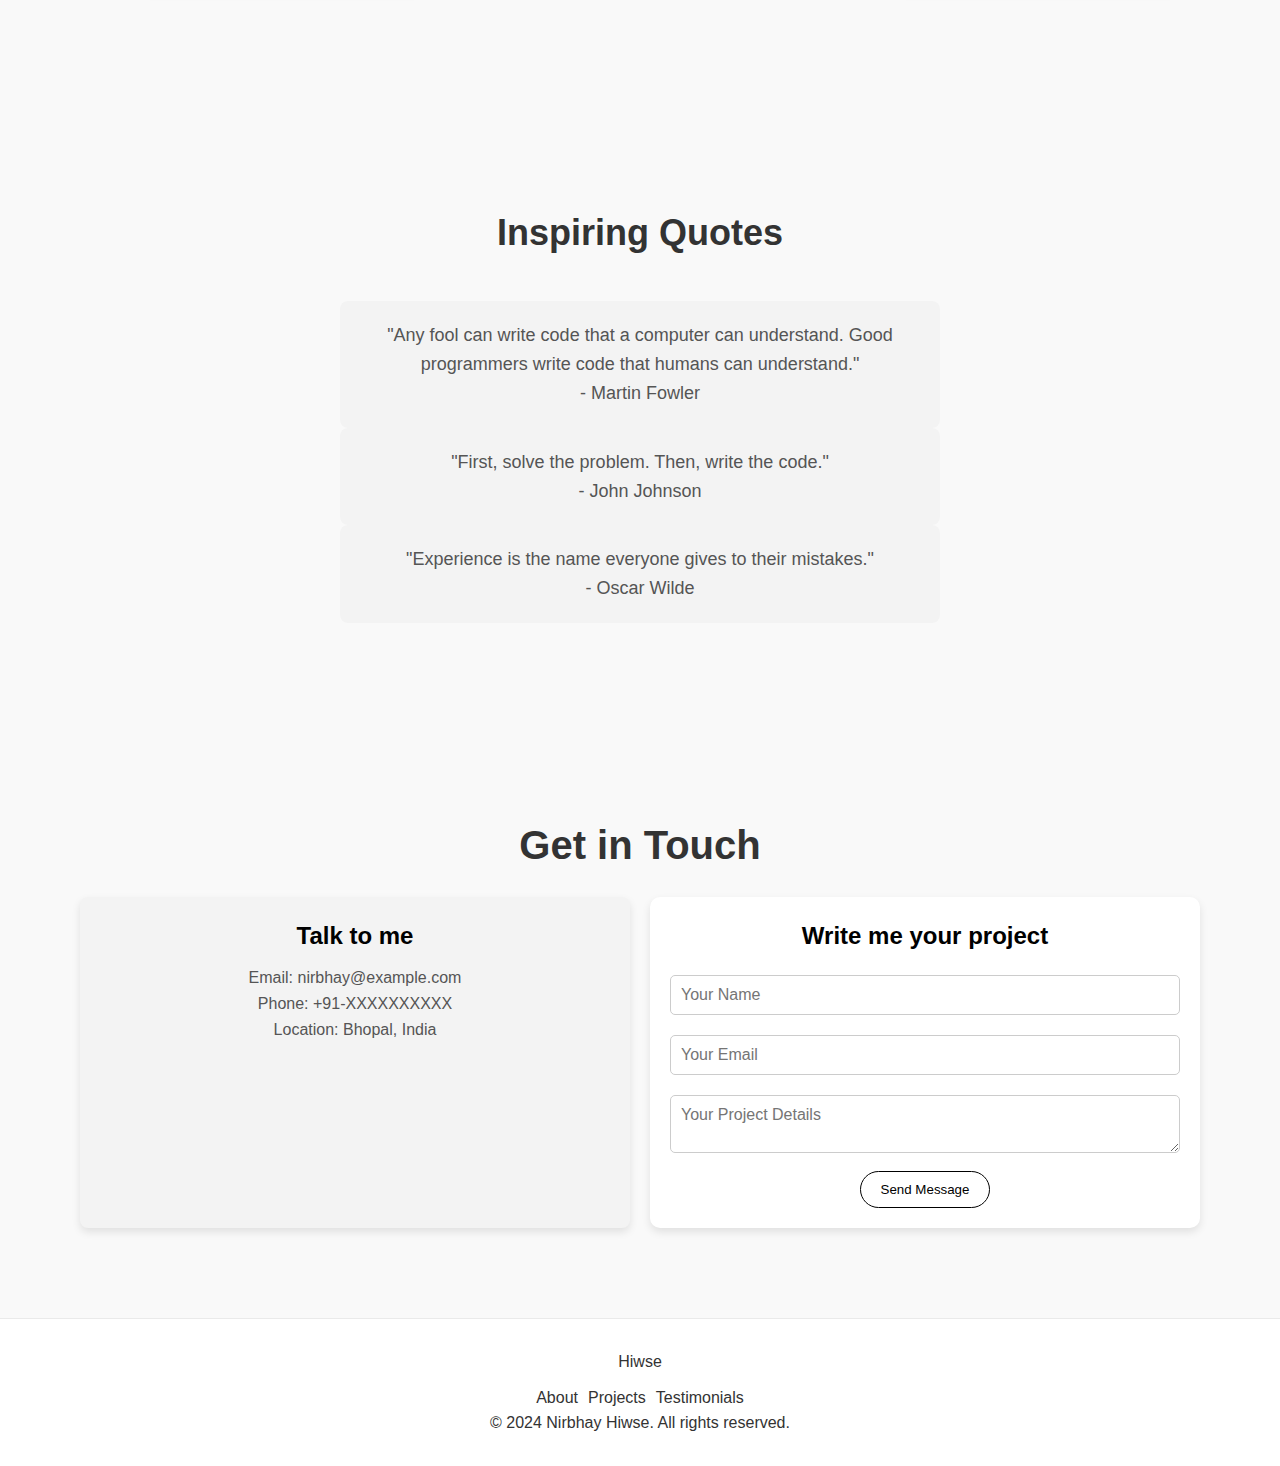
==== commit 4fb28540: "main" ====
--- a/index.html
+++ b/index.html
@@ -243,6 +243,33 @@
             </div>
         </section>
 
+<div class="container">
+    <div data-text="Github" style="--r:-15;" class="glass">
+        <svg viewBox="0 0 496 512" height="1em" xmlns="http://www.w3.org/2000/svg">
+            <path
+                d="M165.9 397.4c0 2-2.3 3.6-5.2 3.6-3.3.3-5.6-1.3-5.6-3.6 0-2 2.3-3.6 5.2-3.6 3-.3 5.6 1.3 5.6 3.6zm-31.1-4.5c-.7 2 1.3 4.3 4.3 4.9 2.6 1 5.6 0 6.2-2s-1.3-4.3-4.3-5.2c-2.6-.7-5.5.3-6.2 2.3zm44.2-1.7c-2.9.7-4.9 2.6-4.6 4.9.3 2 2.9 3.3 5.9 2.6 2.9-.7 4.9-2.6 4.6-4.6-.3-1.9-3-3.2-5.9-2.9zM244.8 8C106.1 8 0 113.3 0 252c0 110.9 69.8 205.8 169.5 239.2 12.8 2.3 17.3-5.6 17.3-12.1 0-6.2-.3-40.4-.3-61.4 0 0-70 15-84.7-29.8 0 0-11.4-29.1-27.8-36.6 0 0-22.9-15.7 1.6-15.4 0 0 24.9 2 38.6 25.8 21.9 38.6 58.6 27.5 72.9 20.9 2.3-16 8.8-27.1 16-33.7-55.9-6.2-112.3-14.3-112.3-110.5 0-27.5 7.6-41.3 23.6-58.9-2.6-6.5-11.1-33.3 2.6-67.9 20.9-6.5 69 27 69 27 20-5.6 41.5-8.5 62.8-8.5s42.8 2.9 62.8 8.5c0 0 48.1-33.6 69-27 13.7 34.7 5.2 61.4 2.6 67.9 16 17.7 25.8 31.5 25.8 58.9 0 96.5-58.9 104.2-114.8 110.5 9.2 7.9 17 22.9 17 46.4 0 33.7-.3 75.4-.3 83.6 0 6.5 4.6 14.4 17.3 12.1C428.2 457.8 496 362.9 496 252 496 113.3 383.5 8 244.8 8zM97.2 352.9c-1.3 1-1 3.3.7 5.2 1.6 1.6 3.9 2.3 5.2 1 1.3-1 1-3.3-.7-5.2-1.6-1.6-3.9-2.3-5.2-1zm-10.8-8.1c-.7 1.3.3 2.9 2.3 3.9 1.6 1 3.6.7 4.3-.7.7-1.3-.3-2.9-2.3-3.9-2-.6-3.6-.3-4.3.7zm32.4 35.6c-1.6 1.3-1 4.3 1.3 6.2 2.3 2.3 5.2 2.6 6.5 1 1.3-1.3.7-4.3-1.3-6.2-2.2-2.3-5.2-2.6-6.5-1zm-11.4-14.7c-1.6 1-1.6 3.6 0 5.9 1.6 2.3 4.3 3.3 5.6 2.3 1.6-1.3 1.6-3.9 0-6.2-1.4-2.3-4-3.3-5.6-2z">
+            </path>
+        </svg>
+    </div>
+    <div data-text="Code" style="--r:5;" class="glass">
+        <svg viewBox="0 0 640 512" height="1em" xmlns="http://www.w3.org/2000/svg">
+            <path
+                d="M392.8 1.2c-17-4.9-34.7 5-39.6 22l-128 448c-4.9 17 5 34.7 22 39.6s34.7-5 39.6-22l128-448c4.9-17-5-34.7-22-39.6zm80.6 120.1c-12.5 12.5-12.5 32.8 0 45.3L562.7 256l-89.4 89.4c-12.5 12.5-12.5 32.8 0 45.3s32.8 12.5 45.3 0l112-112c12.5-12.5 12.5-32.8 0-45.3l-112-112c-12.5-12.5-32.8-12.5-45.3 0zm-306.7 0c-12.5-12.5-32.8-12.5-45.3 0l-112 112c-12.5 12.5-12.5 32.8 0 45.3l112 112c12.5 12.5 32.8 12.5 45.3 0s12.5-32.8 0-45.3L77.3 256l89.4-89.4c12.5-12.5 12.5-32.8 0-45.3z">
+            </path>
+        </svg>
+    </div>
+    <div data-text="Photography" style="--r:25;" class="glass">
+        <svg viewBox="0 0 576 512" height="1em" xmlns="http://www.w3.org/2000/svg">
+            <path
+                d="M64 64C28.7 64 0 92.7 0 128V384c0 35.3 28.7 64 64 64H512c35.3 0 64-28.7 64-64V128c0-35.3-28.7-64-64-64H64zm64 320H64V320c35.3 0 64 28.7 64 64zM64 192V128h64c0 35.3-28.7 64-64 64zM448 384c0-35.3 28.7-64 64-64v64H448zm64-192c-35.3 0-64-28.7-64-64h64v64zM288 160a96 96 0 1 1 0 192 96 96 0 1 1 0-192z">
+            </path>
+        </svg>
+    </div>
+</div>
+
+
+
+
         <!-- Services Section -->
         <!-- Services Section -->
         <section id="services" class="services">
--- a/decoraction.css
+++ b/decoraction.css
@@ -122,4 +122,58 @@
 .sci li a:hover {
     fill: currentColor;
     color: rgb(0, 0, 0);
+}
+
+/* From Uiverse.io by codebykay101 */
+.container {
+    position: relative;
+    display: flex;
+    justify-content: center;
+    align-items: center;
+}
+
+.container .glass {
+    position: relative;
+    width: 180px;
+    height: 200px;
+    background: linear-gradient(#e0e0e0, transparent);
+    /* light gray gradient */
+    border: 1px solid rgba(255, 255, 255, 0.1);
+    /* subtle white border */
+    box-shadow: 0 25px 25px rgba(0, 0, 0, 0.25);
+    /* shadow in black */
+    display: flex;
+    justify-content: center;
+    align-items: center;
+    transition: 0.5s;
+    border-radius: 10px;
+    margin: 0 -45px;
+    backdrop-filter: blur(10px);
+    transform: rotate(calc(var(--r) * 1deg));
+}
+
+.container:hover .glass {
+    transform: rotate(0deg);
+    margin: 0 10px;
+}
+
+.container .glass::before {
+    content: attr(data-text);
+    position: absolute;
+    bottom: 0;
+    width: 100%;
+    height: 40px;
+    background: rgba(255, 255, 255, 0.05);
+    /* light gray */
+    display: flex;
+    justify-content: center;
+    align-items: center;
+    color: #000;
+    /* black text */
+}
+
+.container .glass svg {
+    font-size: 2.5em;
+    fill: #000;
+    /* black for icons */
 }